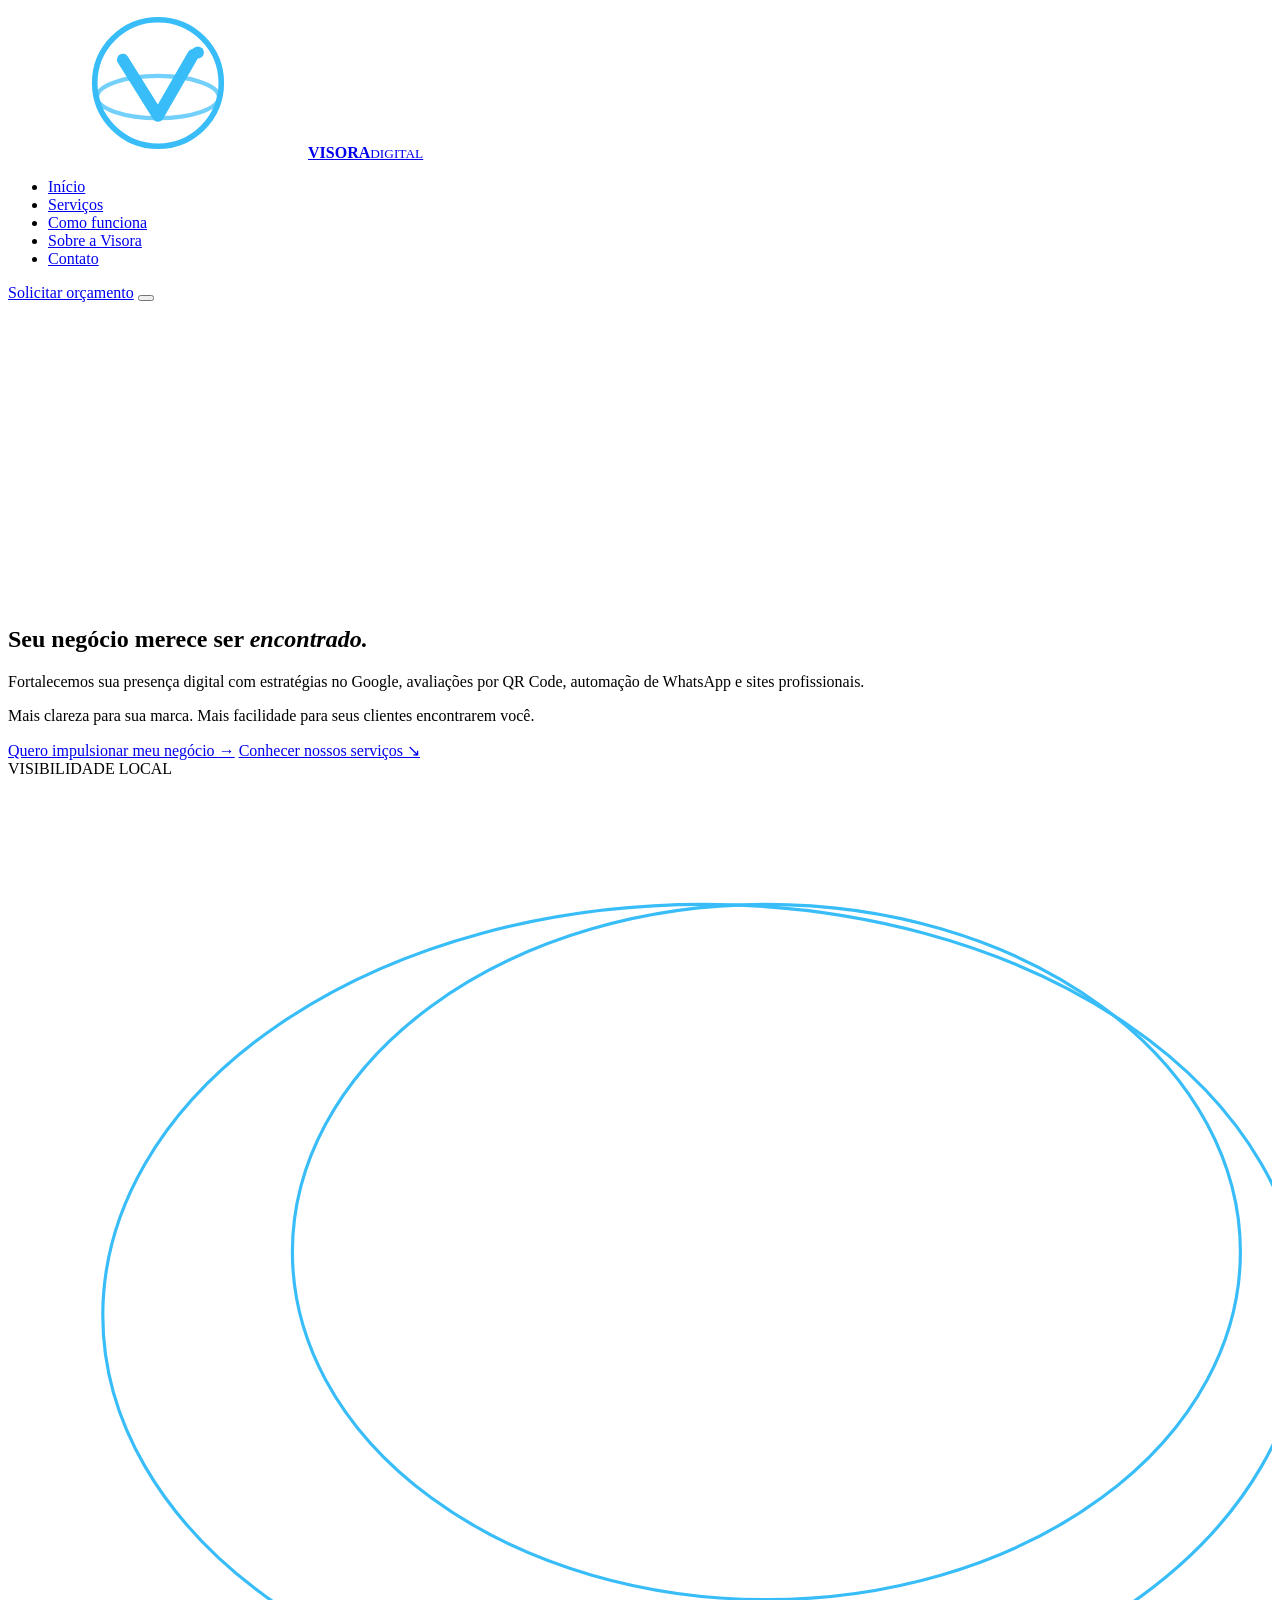
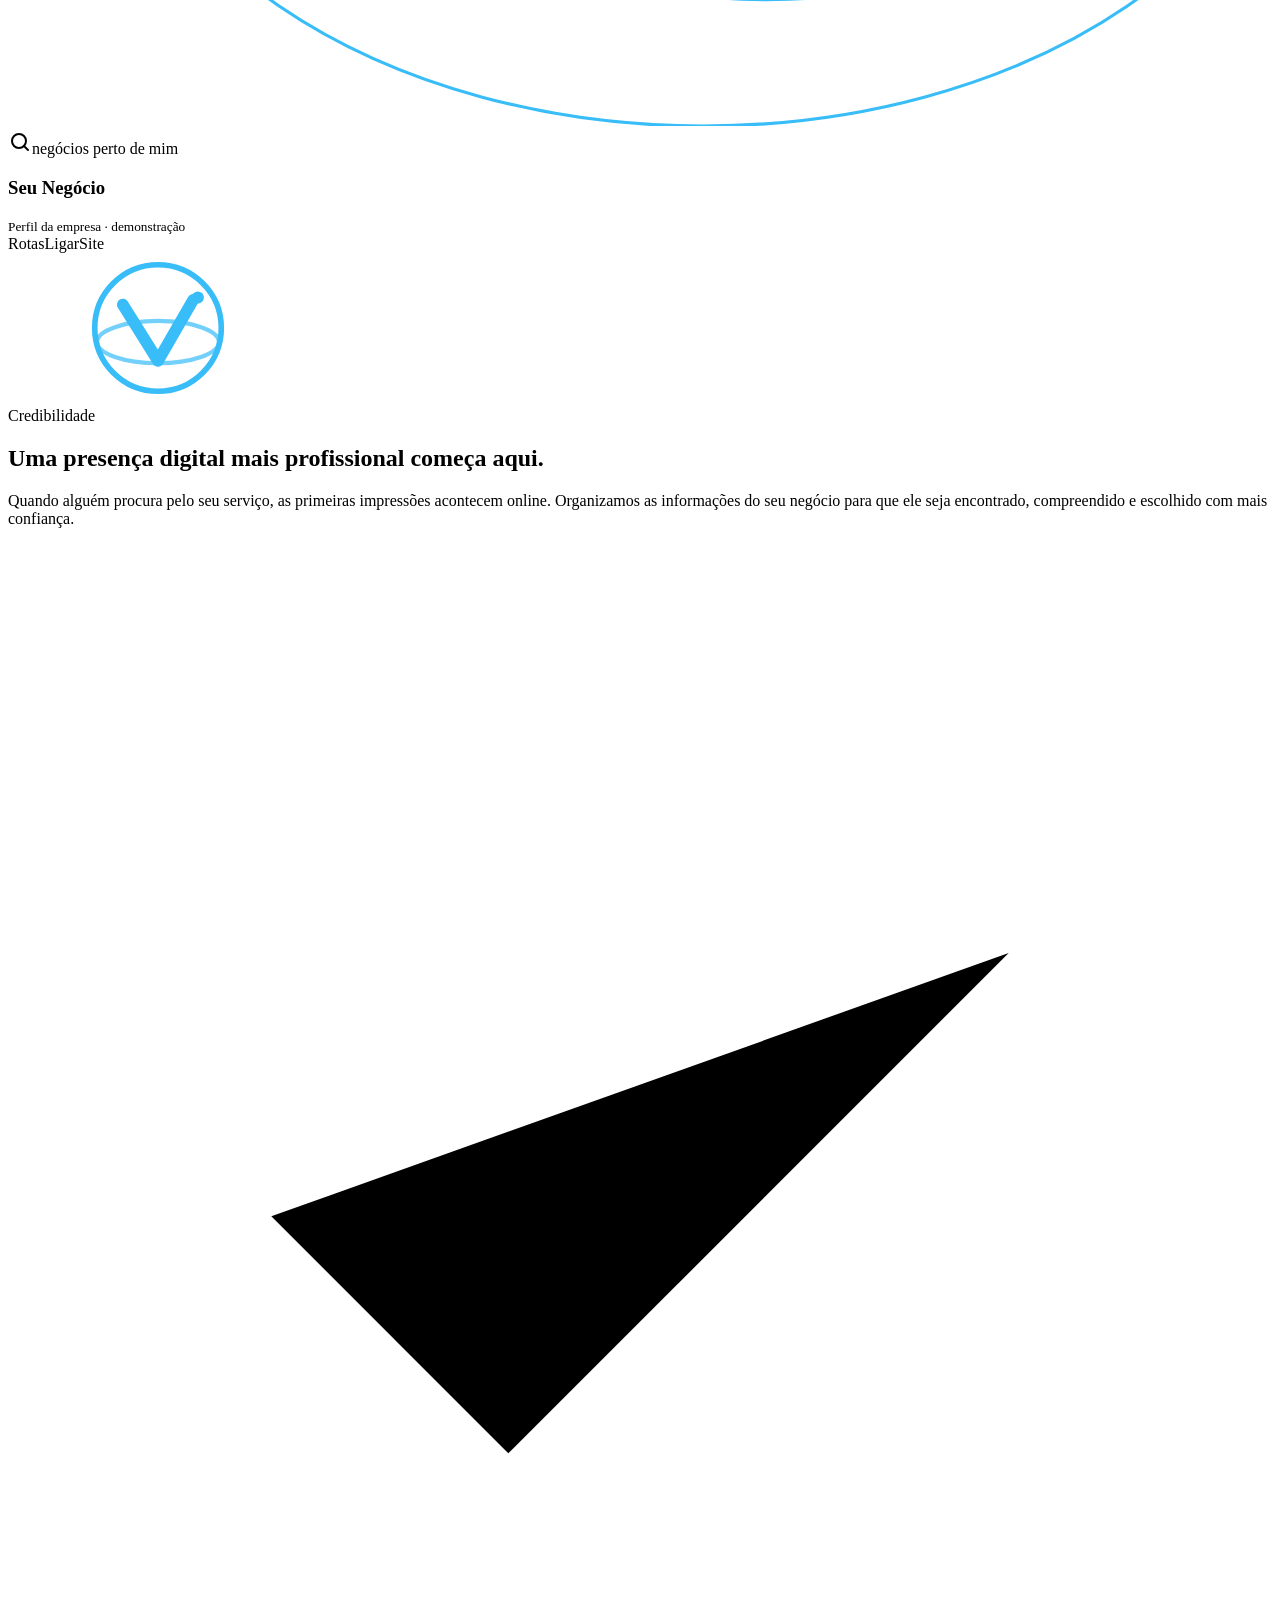
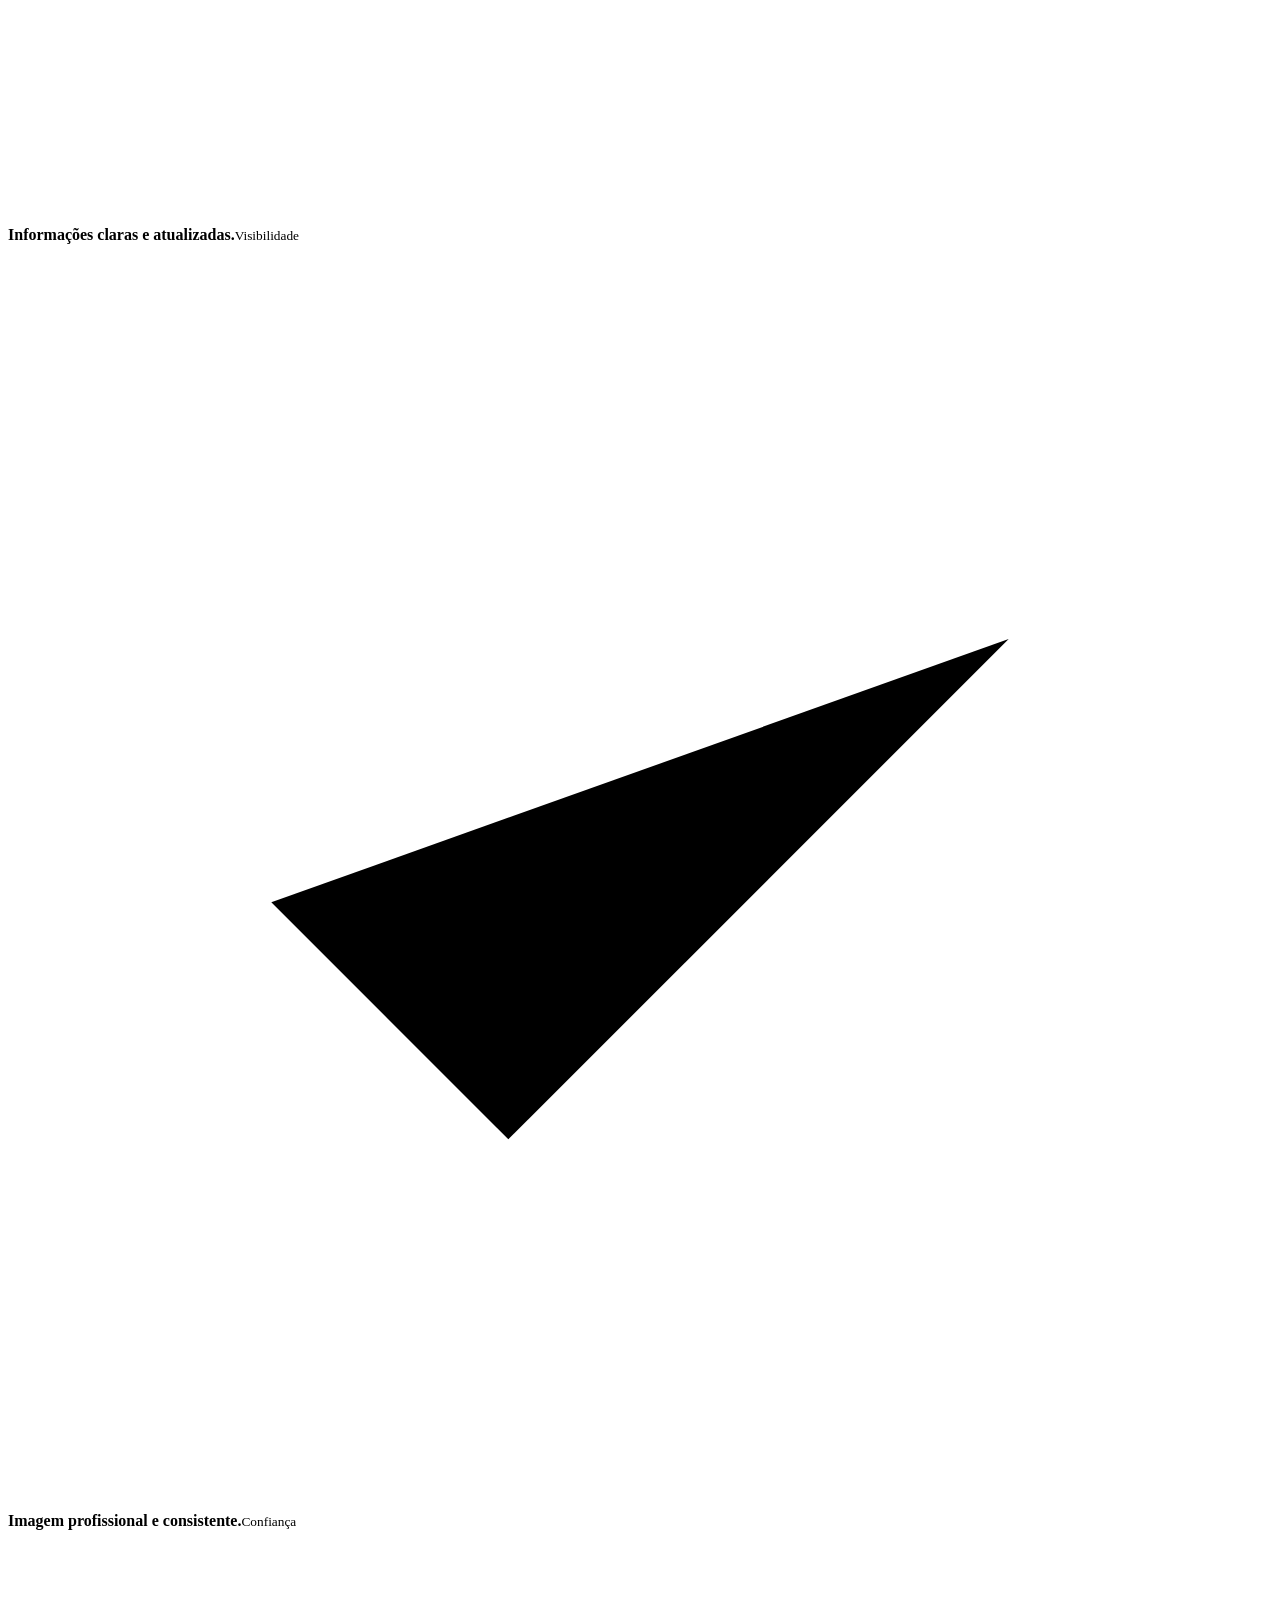
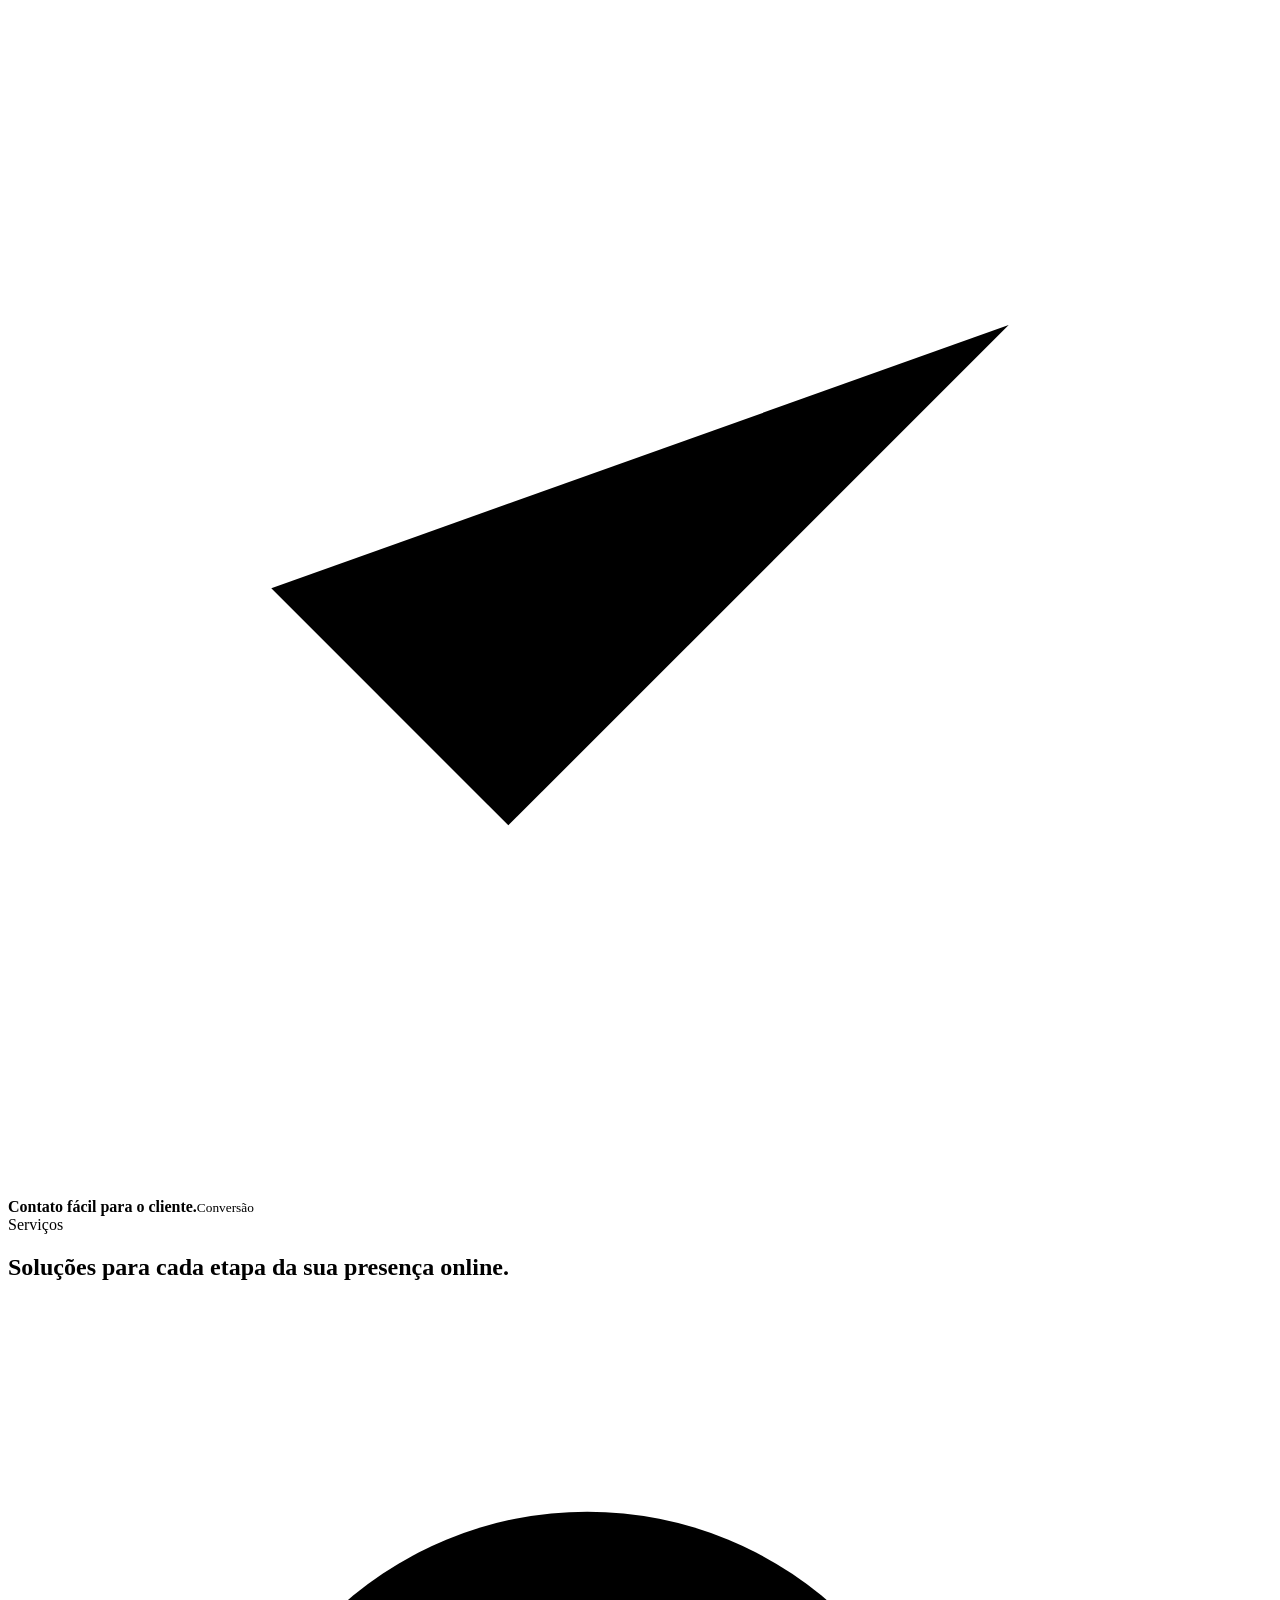
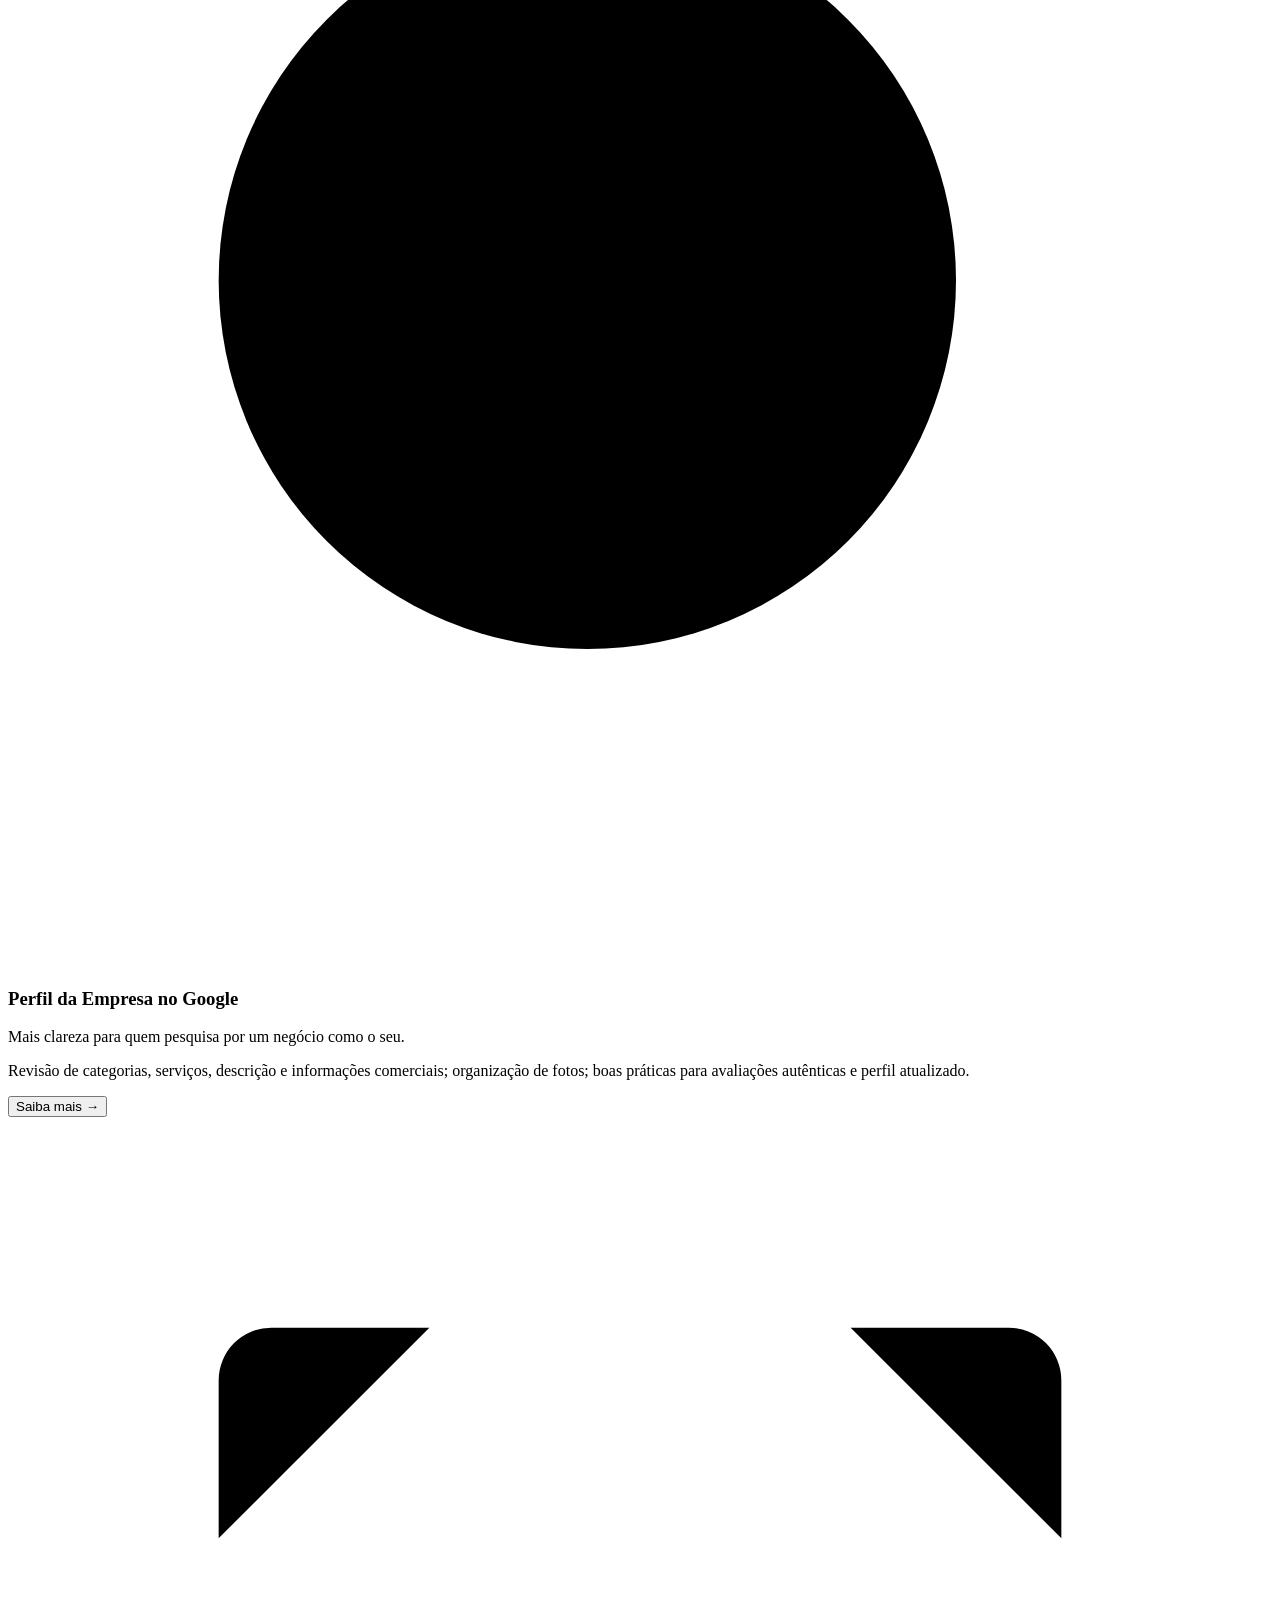
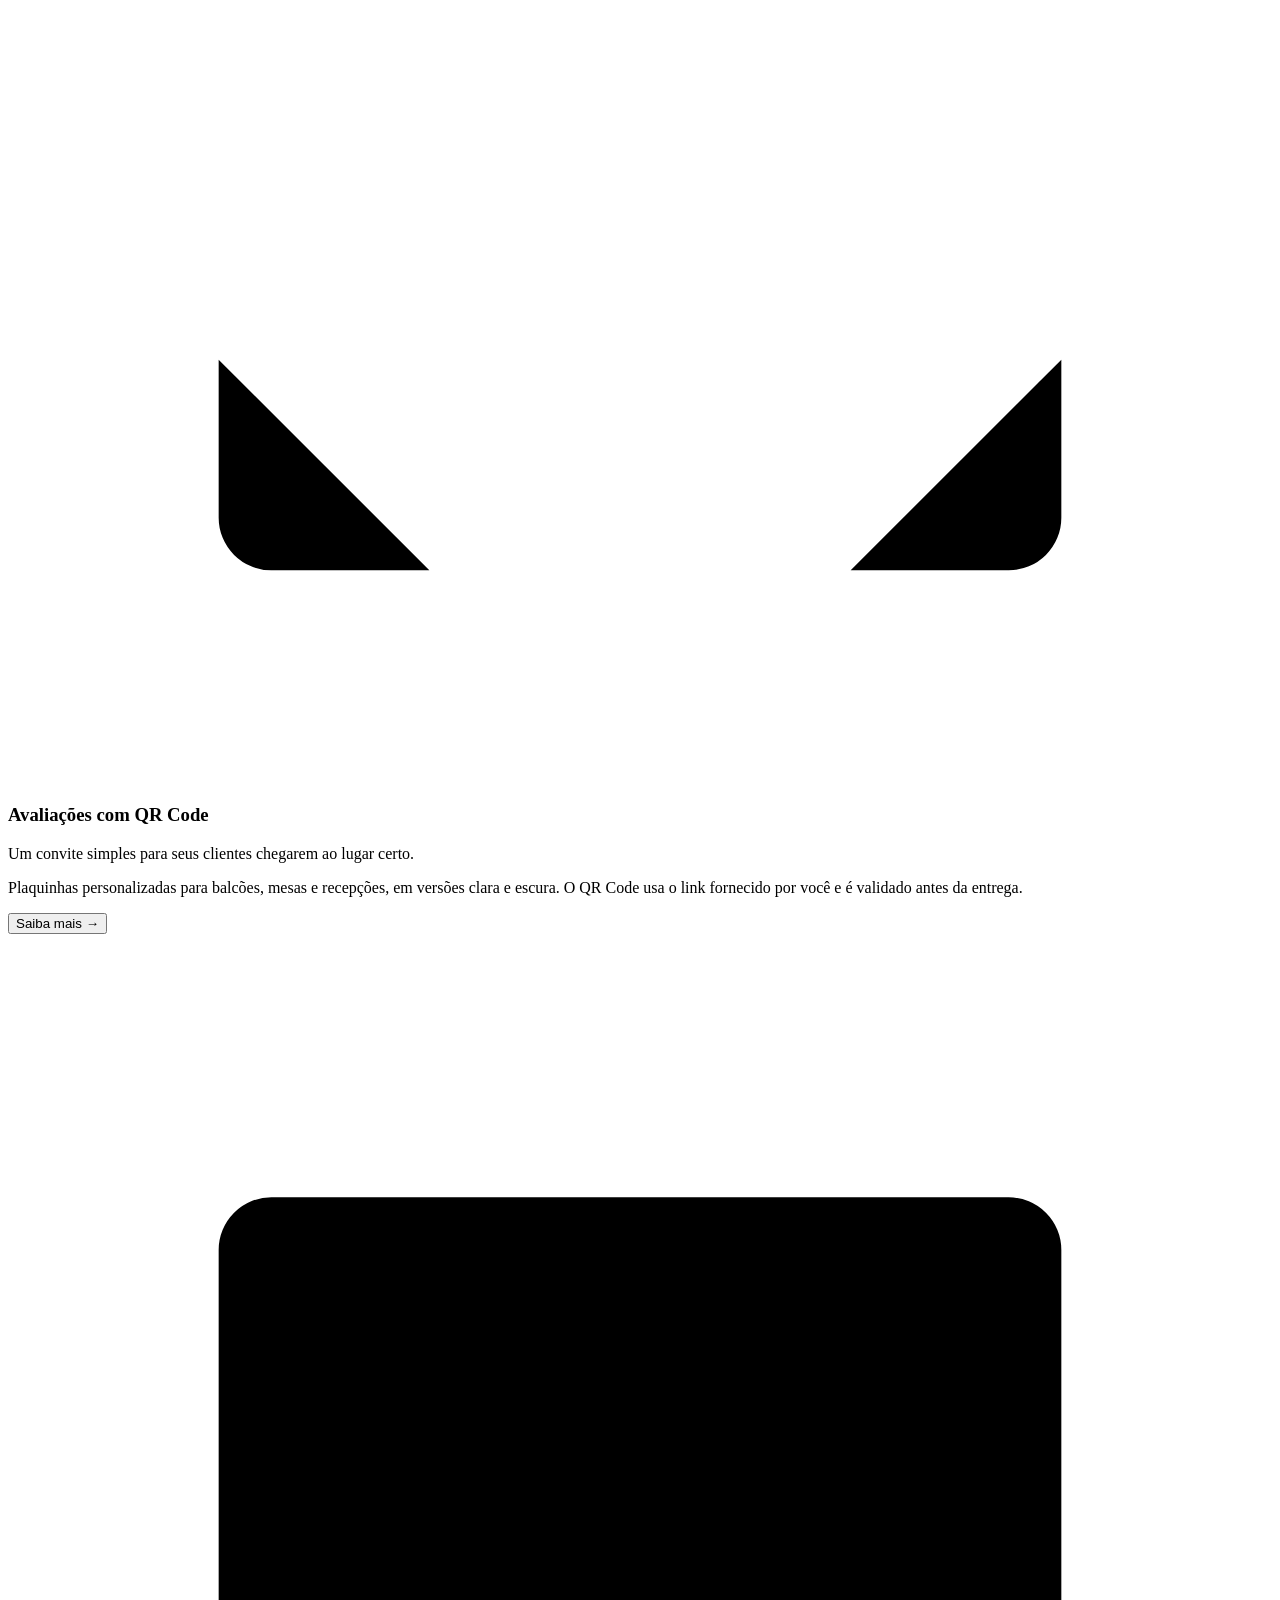
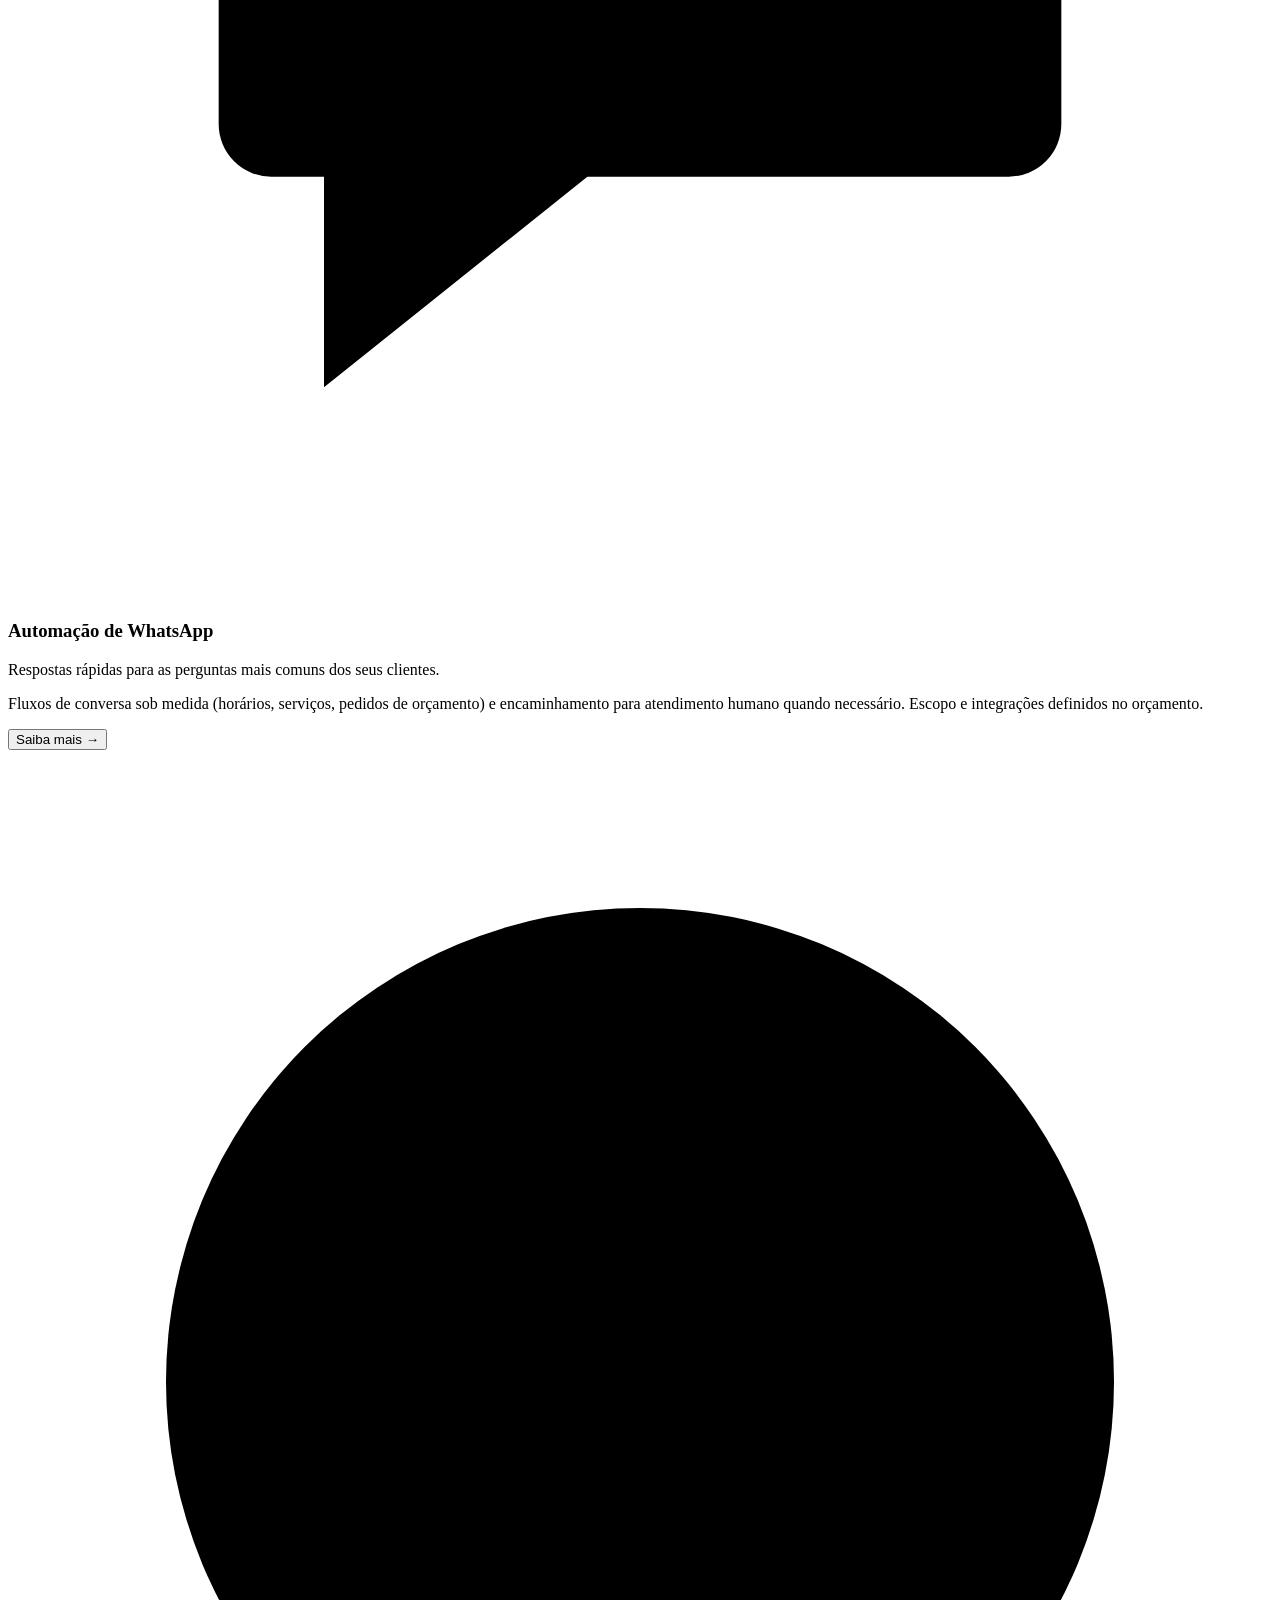
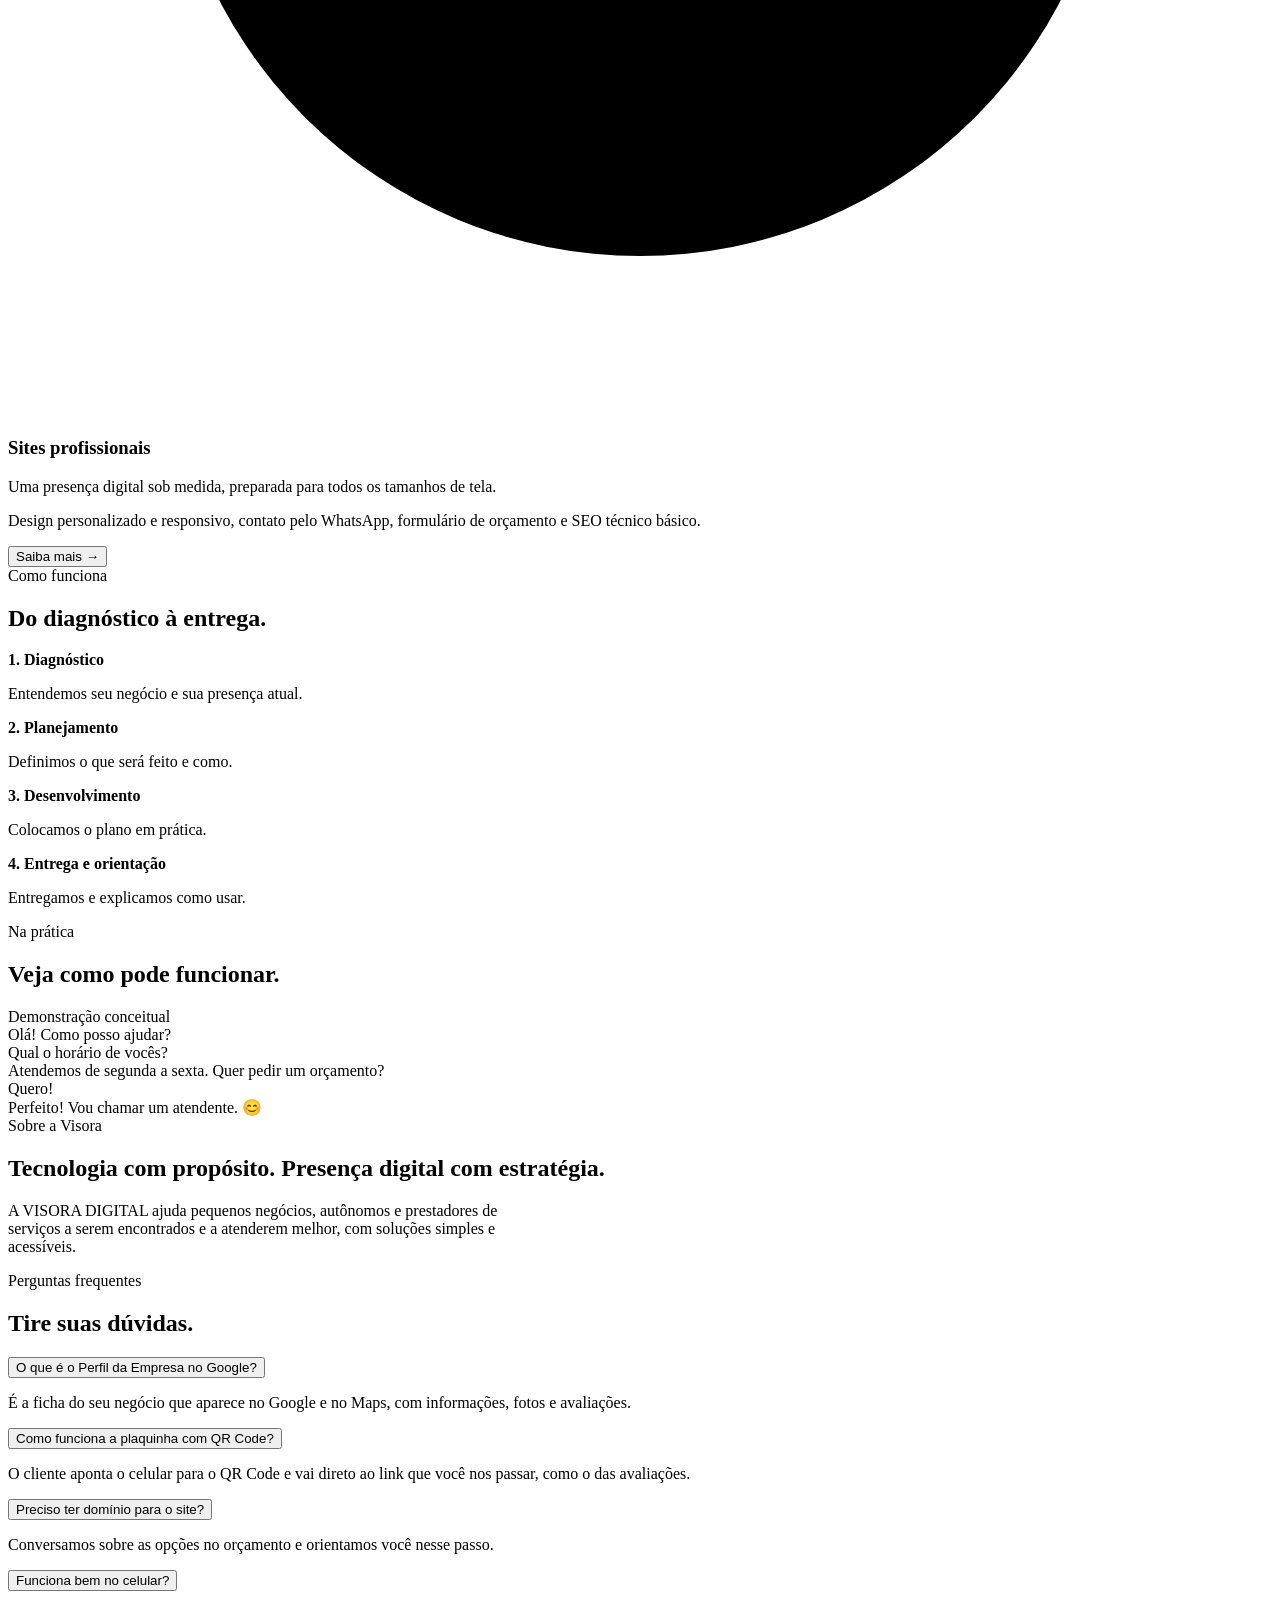
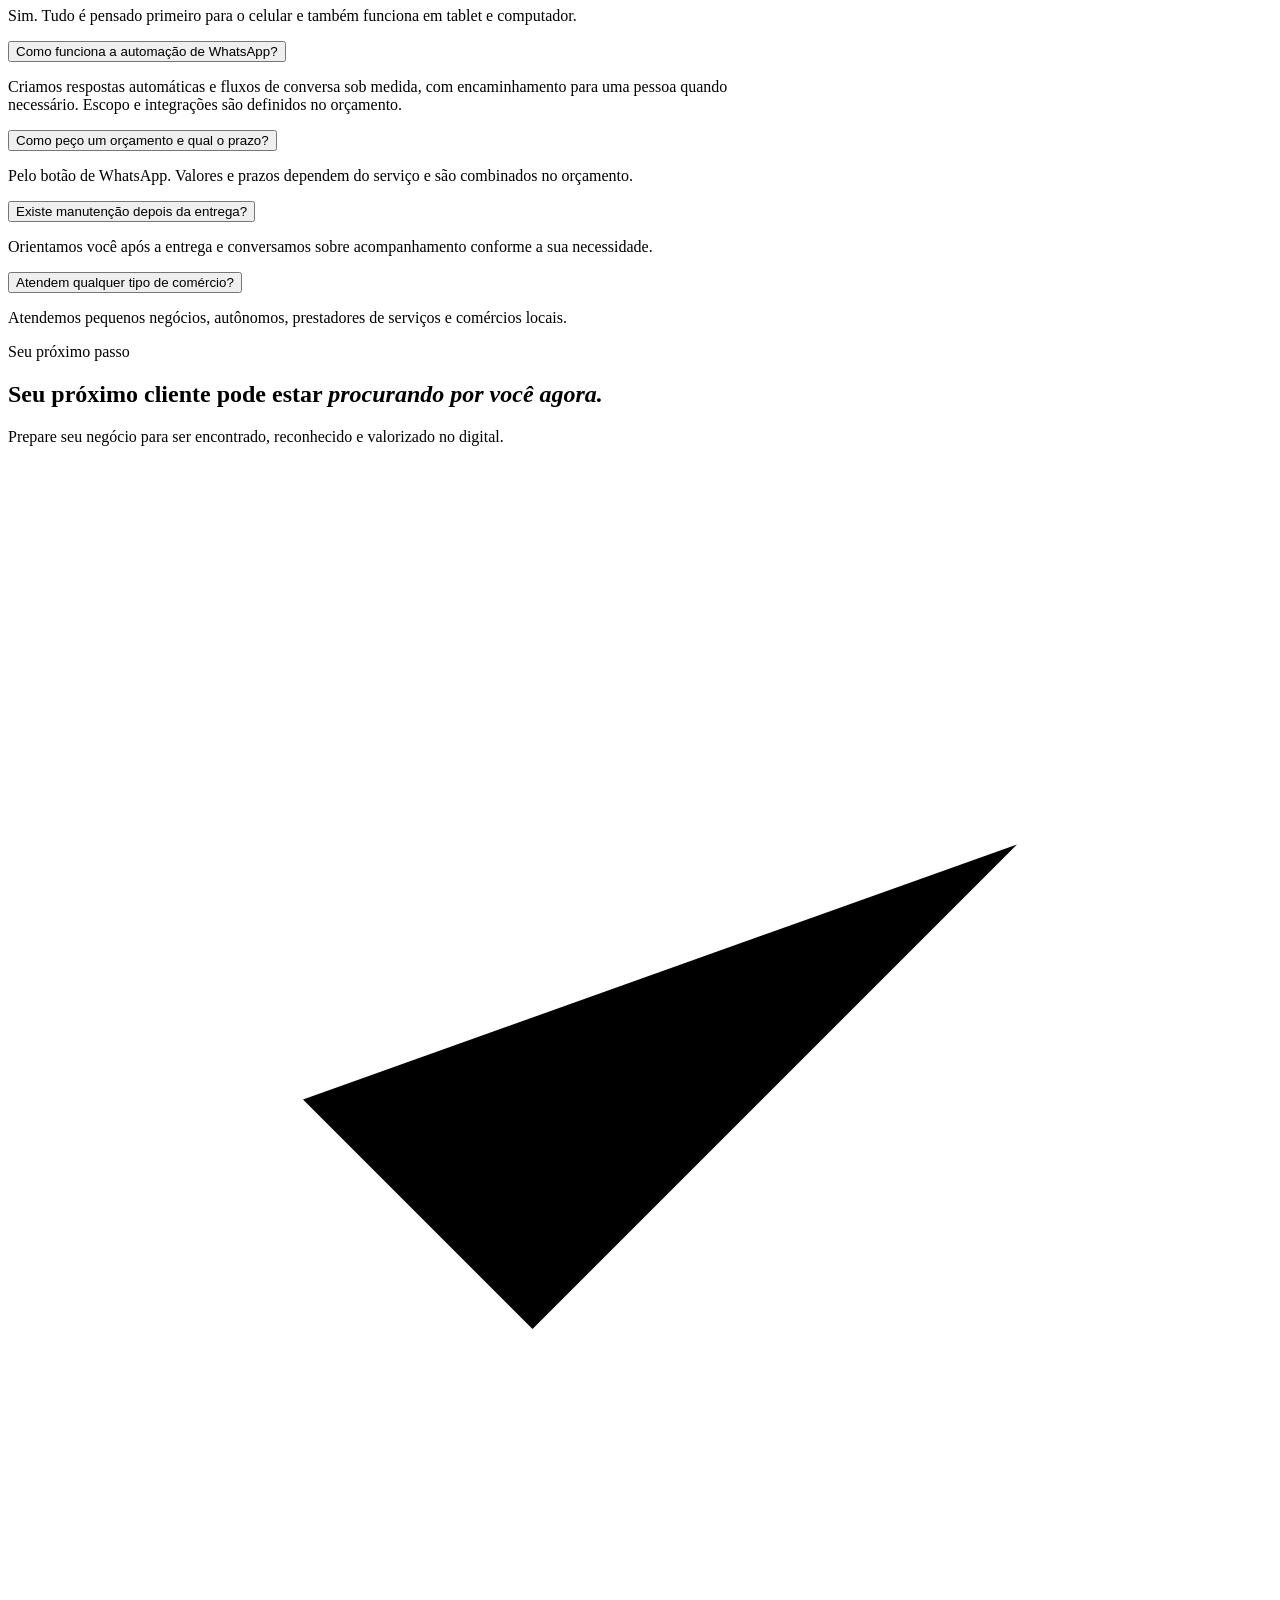
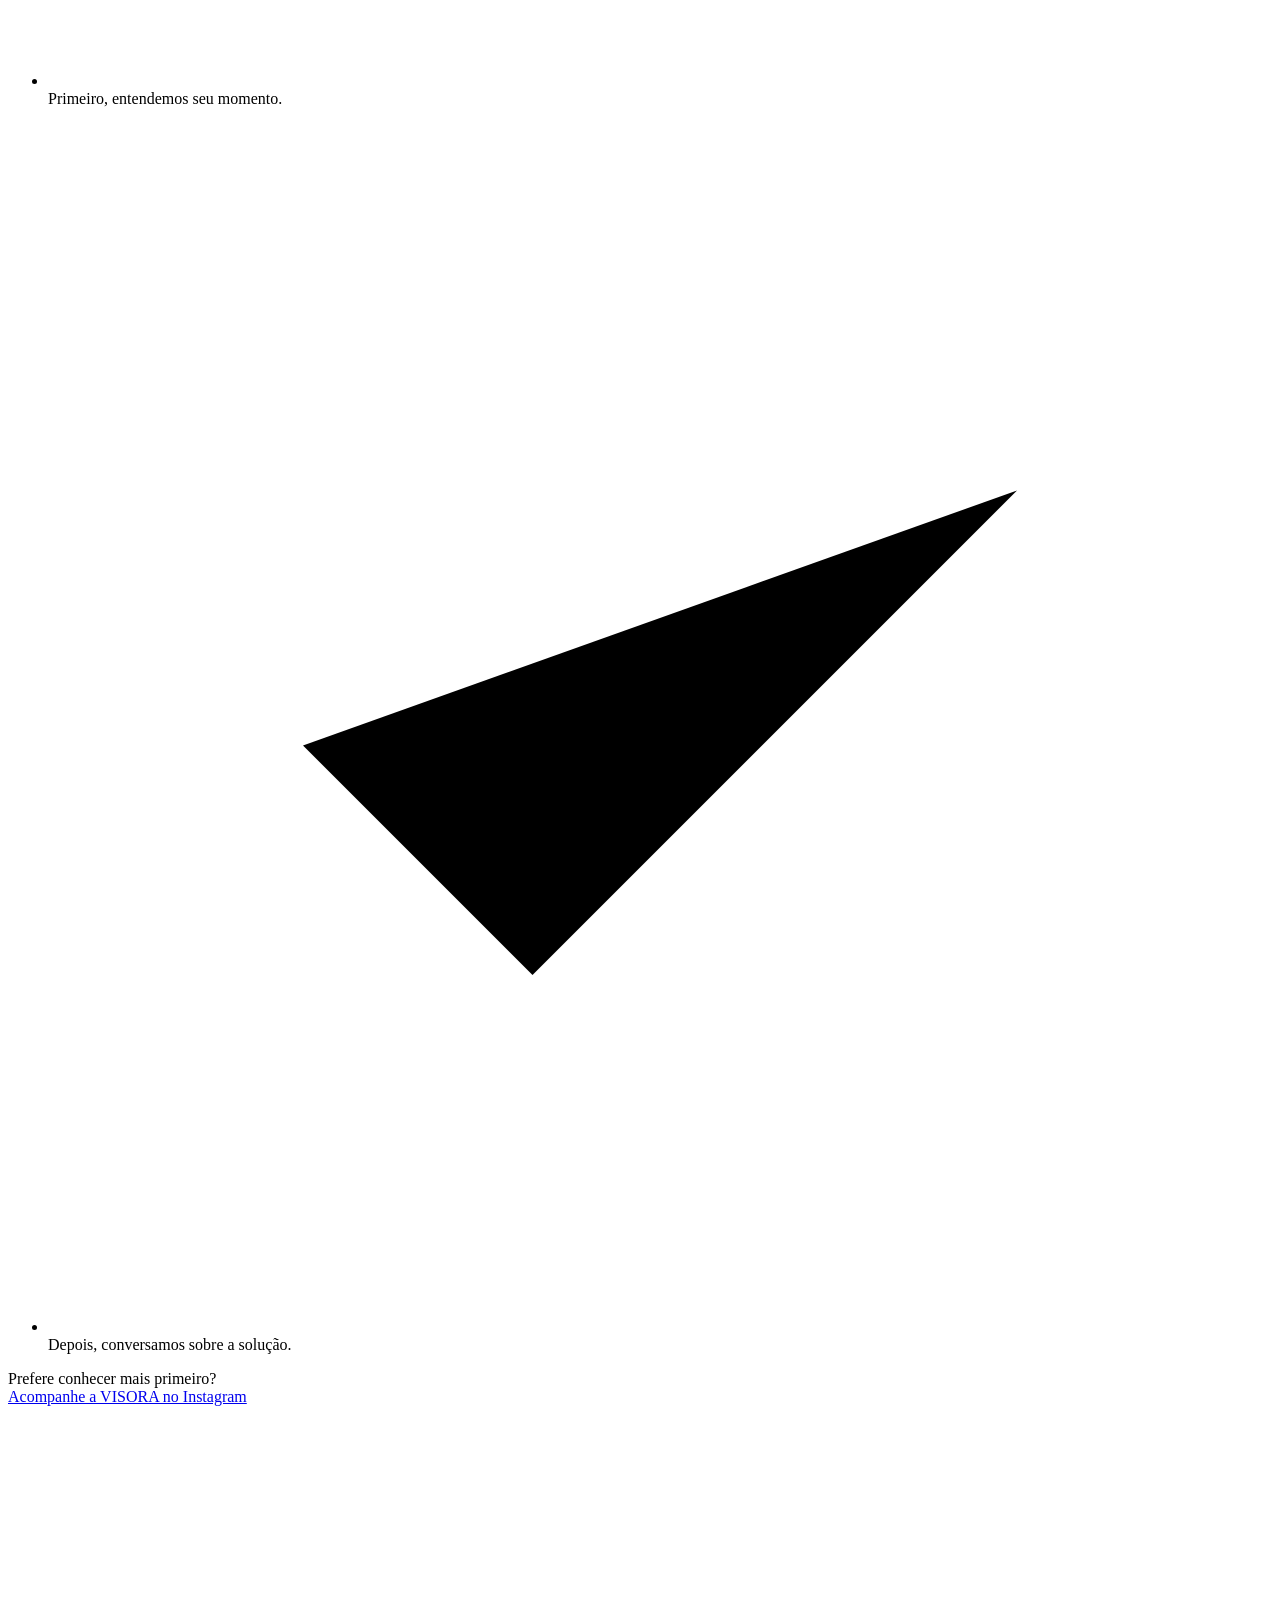
==== index.html @ bb300c26 "Add files via upload" ====
<!DOCTYPE html>
<html lang="pt-BR">
<head>
<meta charset="utf-8">
<meta name="viewport" content="width=device-width, initial-scale=1, viewport-fit=cover">
<meta name="theme-color" content="#0B1220">
<link rel="icon" type="image/svg+xml" href="assets/img/favicon.svg">
<title>VISORA DIGITAL | Site profissional, Perfil no Google, QR Code e WhatsApp</title>
<meta name="description" content="Presença digital para pequenos negócios: Perfil da Empresa no Google, avaliações com QR Code, automação de WhatsApp e criação de sites profissionais.">
<meta name="keywords" content="perfil da empresa no google, avaliações qr code, automação de whatsapp, criação de sites, presença digital">
<meta property="og:title" content="VISORA DIGITAL — Mais visibilidade para o seu negócio.">
<meta property="og:description" content="Perfil no Google, avaliações por QR Code, automação de WhatsApp e sites profissionais.">
<meta property="og:type" content="website">
<link rel="preconnect" href="https://fonts.googleapis.com">
<link rel="preconnect" href="https://fonts.gstatic.com" crossorigin>
<link href="https://fonts.googleapis.com/css2?family=Montserrat:wght@400;500;600;700;800&display=swap" rel="stylesheet">
<link rel="stylesheet" href="assets/css/style.css">
</head>
<body>
<svg width="0" height="0" style="position:absolute" aria-hidden="true"><symbol id="mk" viewBox="0 0 64 64"><circle cx="32" cy="32" r="27" fill="none" stroke="#38BDF8" stroke-width="2.4"/><ellipse cx="32" cy="38" rx="26" ry="9" fill="none" stroke="#38BDF8" stroke-width="1.8" opacity=".7"/><path d="M17 22 L32 46 L47 20" fill="none" stroke="#38BDF8" stroke-width="5" stroke-linecap="round" stroke-linejoin="round"/><circle cx="49" cy="19" r="2.6" fill="#38BDF8"/></symbol></svg>

<header><div class="w nav">
<a class="logo" href="#inicio" aria-label="VISORA DIGITAL"><span class="lb"><svg aria-hidden="true"><use href="#mk"/></svg></span><span class="lt"><b>VISORA</b><small>DIGITAL</small></span></a>
<nav aria-label="Principal"><ul id="mn">
<li><a href="#inicio">Início</a></li><li><a href="#servicos">Serviços</a></li><li><a href="#como">Como funciona</a></li><li><a href="#sobre">Sobre a Visora</a></li><li><a href="#contato">Contato</a></li></ul></nav>
<a class="btn s" href="#contato">Solicitar orçamento</a>
<button class="burger" id="bg" aria-label="Abrir menu" aria-expanded="false"><span></span><span></span><span></span></button>
</div></header>

<main>
<section class="hero" id="inicio" style="padding-top:150px">
<canvas id="cv" aria-hidden="true"></canvas>
<div class="w">
<h1>Seu negócio merece ser <em>encontrado.</em></h1>
<p>Fortalecemos sua presença digital com estratégias no Google, avaliações por QR Code, automação de WhatsApp e sites profissionais.</p>
<p>Mais clareza para sua marca. Mais facilidade para seus clientes encontrarem você.</p>
<div class="bt">
<a class="btn" href="#contato">Quero impulsionar meu negócio <span>→</span></a>
<a class="btn o" href="#servicos">Conhecer nossos serviços <span>↘</span></a></div>
<div class="mock">
<div class="lbl"><i></i>VISIBILIDADE LOCAL</div>
<svg class="orb" viewBox="0 0 400 300" fill="none" stroke="#38BDF8" stroke-width="1" aria-hidden="true"><ellipse cx="220" cy="170" rx="190" ry="130"/><ellipse cx="240" cy="150" rx="150" ry="110"/></svg>
<div class="mc"><div class="srch"><svg width="24" height="24" viewBox="0 0 24 24" fill="none" stroke="currentColor" stroke-width="2" stroke-linecap="round"><circle cx="11" cy="11" r="7"/><path d="M20 20l-4-4"/></svg>negócios perto de mim</div>
<div class="blk"></div><h3>Seu Negócio</h3><small>Perfil da empresa · demonstração</small>
<div class="chips"><span>Rotas</span><span>Ligar</span><span>Site</span></div></div>
<div class="bdg"><svg aria-hidden="true"><use href="#mk"/></svg></div>
<div class="mc2"><s style="width:70%"></s><s style="width:90%"></s><s style="width:55%"></s></div>
</div>
</div></section>

<section><div class="w">
<div class="eb rv">Credibilidade</div>
<h2 class="rv">Uma presença digital mais profissional começa aqui.</h2>
<p class="rv">Quando alguém procura pelo seu serviço, as primeiras impressões acontecem online. Organizamos as informações do seu negócio para que ele seja encontrado, compreendido e escolhido com mais confiança.</p>
<div class="grid" style="grid-template-columns:1fr;margin-top:30px">
<div class="card cr rv"><span class="ck"><svg viewBox="0 0 24 24"><path d="M5 12.5l4.5 4.5L19 7.5"/></svg></span><div><b>Informações claras e atualizadas.</b><small>Visibilidade</small></div></div>
<div class="card cr rv"><span class="ck"><svg viewBox="0 0 24 24"><path d="M5 12.5l4.5 4.5L19 7.5"/></svg></span><div><b>Imagem profissional e consistente.</b><small>Confiança</small></div></div>
<div class="card cr rv"><span class="ck"><svg viewBox="0 0 24 24"><path d="M5 12.5l4.5 4.5L19 7.5"/></svg></span><div><b>Contato fácil para o cliente.</b><small>Conversão</small></div></div>
</div></div></section>

<section id="servicos"><div class="w">
<div class="eb rv">Serviços</div><h2 class="rv">Soluções para cada etapa da sua presença online.</h2>
<div class="grid">
<div class="card rv"><div class="ic"><svg viewBox="0 0 24 24"><circle cx="11" cy="11" r="7"/><path d="M20 20l-4-4"/></svg></div><h3>Perfil da Empresa no Google</h3><p>Mais clareza para quem pesquisa por um negócio como o seu.</p>
<div class="det"><p>Revisão de categorias, serviços, descrição e informações comerciais; organização de fotos; boas práticas para avaliações autênticas e perfil atualizado.</p></div>
<button class="more" aria-expanded="false"><span>Saiba mais</span> <span>→</span></button></div>
<div class="card rv"><div class="ic"><svg viewBox="0 0 24 24"><path d="M4 8V5a1 1 0 011-1h3M16 4h3a1 1 0 011 1v3M20 16v3a1 1 0 01-1 1h-3M8 20H5a1 1 0 01-1-1v-3M7 12h10"/></svg></div><h3>Avaliações com QR Code</h3><p>Um convite simples para seus clientes chegarem ao lugar certo.</p>
<div class="det"><p>Plaquinhas personalizadas para balcões, mesas e recepções, em versões clara e escura. O QR Code usa o link fornecido por você e é validado antes da entrega.</p></div>
<button class="more" aria-expanded="false"><span>Saiba mais</span> <span>→</span></button></div>
<div class="card rv"><div class="ic"><svg viewBox="0 0 24 24"><path d="M5 5h14a1 1 0 011 1v9a1 1 0 01-1 1h-8l-5 4v-4H5a1 1 0 01-1-1V6a1 1 0 011-1z"/><path d="M8 10h8"/></svg></div><h3>Automação de WhatsApp</h3><p>Respostas rápidas para as perguntas mais comuns dos seus clientes.</p>
<div class="det"><p>Fluxos de conversa sob medida (horários, serviços, pedidos de orçamento) e encaminhamento para atendimento humano quando necessário. Escopo e integrações definidos no orçamento.</p></div>
<button class="more" aria-expanded="false"><span>Saiba mais</span> <span>→</span></button></div>
<div class="card rv"><div class="ic"><svg viewBox="0 0 24 24"><circle cx="12" cy="12" r="9"/><path d="M3 12h18M12 3c3 3 3 15 0 18M12 3c-3 3-3 15 0 18"/></svg></div><h3>Sites profissionais</h3><p>Uma presença digital sob medida, preparada para todos os tamanhos de tela.</p>
<div class="det"><p>Design personalizado e responsivo, contato pelo WhatsApp, formulário de orçamento e SEO técnico básico.</p></div>
<button class="more" aria-expanded="false"><span>Saiba mais</span> <span>→</span></button></div>
</div></div></section>

<section id="como"><div class="w rv">
<div class="eb">Como funciona</div><h2>Do diagnóstico à entrega.</h2>
<div class="tl" id="tl"><i></i>
<div class="st"><b>1. Diagnóstico</b><p>Entendemos seu negócio e sua presença atual.</p></div>
<div class="st"><b>2. Planejamento</b><p>Definimos o que será feito e como.</p></div>
<div class="st"><b>3. Desenvolvimento</b><p>Colocamos o plano em prática.</p></div>
<div class="st"><b>4. Entrega e orientação</b><p>Entregamos e explicamos como usar.</p></div>
</div></div></section>

<section><div class="w rv">
<div class="eb">Na prática</div><h2>Veja como pode funcionar.</h2>
<span class="tag">Demonstração conceitual</span>
<div class="chat" id="ch" aria-label="Conversa de WhatsApp simulada">
<div class="m a">Olá! Como posso ajudar?</div><div class="m b">Qual o horário de vocês?</div>
<div class="m a">Atendemos de segunda a sexta. Quer pedir um orçamento?</div><div class="m b">Quero!</div>
<div class="m a">Perfeito! Vou chamar um atendente. 😊</div></div>
</div></section>

<section id="sobre"><div class="w rv">
<div class="eb">Sobre a Visora</div>
<h2>Tecnologia com propósito. Presença digital com estratégia.</h2>
<p style="max-width:62ch">A VISORA DIGITAL ajuda pequenos negócios, autônomos e prestadores de serviços a serem encontrados e a atenderem melhor, com soluções simples e acessíveis.</p>
</div></section>

<section><div class="w faq">
<div class="eb rv">Perguntas frequentes</div><h2 class="rv">Tire suas dúvidas.</h2>
<div class="grid" style="grid-template-columns:1fr;max-width:760px">
<div class="card"><button class="q" aria-expanded="false">O que é o Perfil da Empresa no Google?</button><div class="det"><p>É a ficha do seu negócio que aparece no Google e no Maps, com informações, fotos e avaliações.</p></div></div>
<div class="card"><button class="q" aria-expanded="false">Como funciona a plaquinha com QR Code?</button><div class="det"><p>O cliente aponta o celular para o QR Code e vai direto ao link que você nos passar, como o das avaliações.</p></div></div>
<div class="card"><button class="q" aria-expanded="false">Preciso ter domínio para o site?</button><div class="det"><p>Conversamos sobre as opções no orçamento e orientamos você nesse passo.</p></div></div>
<div class="card"><button class="q" aria-expanded="false">Funciona bem no celular?</button><div class="det"><p>Sim. Tudo é pensado primeiro para o celular e também funciona em tablet e computador.</p></div></div>
<div class="card"><button class="q" aria-expanded="false">Como funciona a automação de WhatsApp?</button><div class="det"><p>Criamos respostas automáticas e fluxos de conversa sob medida, com encaminhamento para uma pessoa quando necessário. Escopo e integrações são definidos no orçamento.</p></div></div>
<div class="card"><button class="q" aria-expanded="false">Como peço um orçamento e qual o prazo?</button><div class="det"><p>Pelo botão de WhatsApp. Valores e prazos dependem do serviço e são combinados no orçamento.</p></div></div>
<div class="card"><button class="q" aria-expanded="false">Existe manutenção depois da entrega?</button><div class="det"><p>Orientamos você após a entrega e conversamos sobre acompanhamento conforme a sua necessidade.</p></div></div>
<div class="card"><button class="q" aria-expanded="false">Atendem qualquer tipo de comércio?</button><div class="det"><p>Atendemos pequenos negócios, autônomos, prestadores de serviços e comércios locais.</p></div></div>
</div></div></section>

<section class="cta" id="contato"><div class="w">
<div class="eb rv">Seu próximo passo</div>
<h2 class="rv">Seu próximo cliente pode estar <em>procurando por você agora.</em></h2>
<p class="rv">Prepare seu negócio para ser encontrado, reconhecido e valorizado no digital.</p>
<ul class="ul"><li><svg viewBox="0 0 24 24"><path d="M5 12.5l4.5 4.5L19 7.5"/></svg>Primeiro, entendemos seu momento.</li><li><svg viewBox="0 0 24 24"><path d="M5 12.5l4.5 4.5L19 7.5"/></svg>Depois, conversamos sobre a solução.</li></ul>
<p style="margin:0">Prefere conhecer mais primeiro?</p>
<a class="ig" href="https://www.instagram.com/somosvisora/" target="_blank" rel="noopener noreferrer">Acompanhe a VISORA no Instagram <svg viewBox="0 0 24 24"><path d="M14 4h6v6M20 4l-9 9M18 14v5a1 1 0 01-1 1H5a1 1 0 01-1-1V7a1 1 0 011-1h5"/></svg></a>
<form id="fm">
<div class="eb" style="margin:0">Conte um pouco</div>
<h3>Vamos conversar sobre seu projeto?</h3>
<p style="margin:0">Preencha o essencial. Sua mensagem será preparada no WhatsApp para você revisar e enviar.</p>
<label>Seu nome<input id="nm" autocomplete="name" placeholder="Como podemos chamar você?"></label>
<label>Como podemos retornar?<input id="rt" placeholder="Telefone ou e-mail"></label>
<label>Interesse<select id="it"><option>Perfil da Empresa no Google</option><option>Avaliações com QR Code</option><option>Automação de WhatsApp</option><option>Site profissional</option><option>Quero conversar para descobrir</option></select></label>
<label>Mensagem (opcional)<textarea id="ms" rows="3"></textarea></label>
<button class="btn" type="submit">Enviar pelo WhatsApp <span>→</span></button>
<p class="note">Seus dados não ficam salvos neste site. Saiba mais na <a href="privacidade.html">Política de Privacidade</a>.</p>
</form></div></section>
</main>

<footer><div class="w">
<div class="grid">
<div><a class="logo" href="#inicio"><span class="lb"><svg aria-hidden="true"><use href="#mk"/></svg></span><span class="lt"><b>VISORA</b><small>DIGITAL</small></span></a><p style="margin-top:14px">Mais visibilidade para o seu negócio.</p></div>
<div><b>Navegação</b><a href="#servicos">Serviços</a><a href="#como">Como funciona</a><a href="#sobre">Sobre a Visora</a><a href="#contato">Contato</a><a href="privacidade.html">Política de Privacidade</a><a href="termos.html">Termos de Uso</a></div>
<div><b>Soluções</b><a href="#servicos">Perfil da Empresa no Google</a><a href="#servicos">Avaliações com QR Code</a><a href="#servicos">Automação de WhatsApp</a><a href="#servicos">Sites profissionais</a></div>
<div><b>Siga a Visora</b><span class="plain">@somosvisora no Instagram</span></div>
</div>
<div class="legal-links"><a href="privacidade.html">Política de Privacidade</a><a href="termos.html">Termos de Uso</a></div>
<p>© VISORA DIGITAL</p></div></footer>


<script src="assets/js/main.js" defer></script>
</body>
</html>
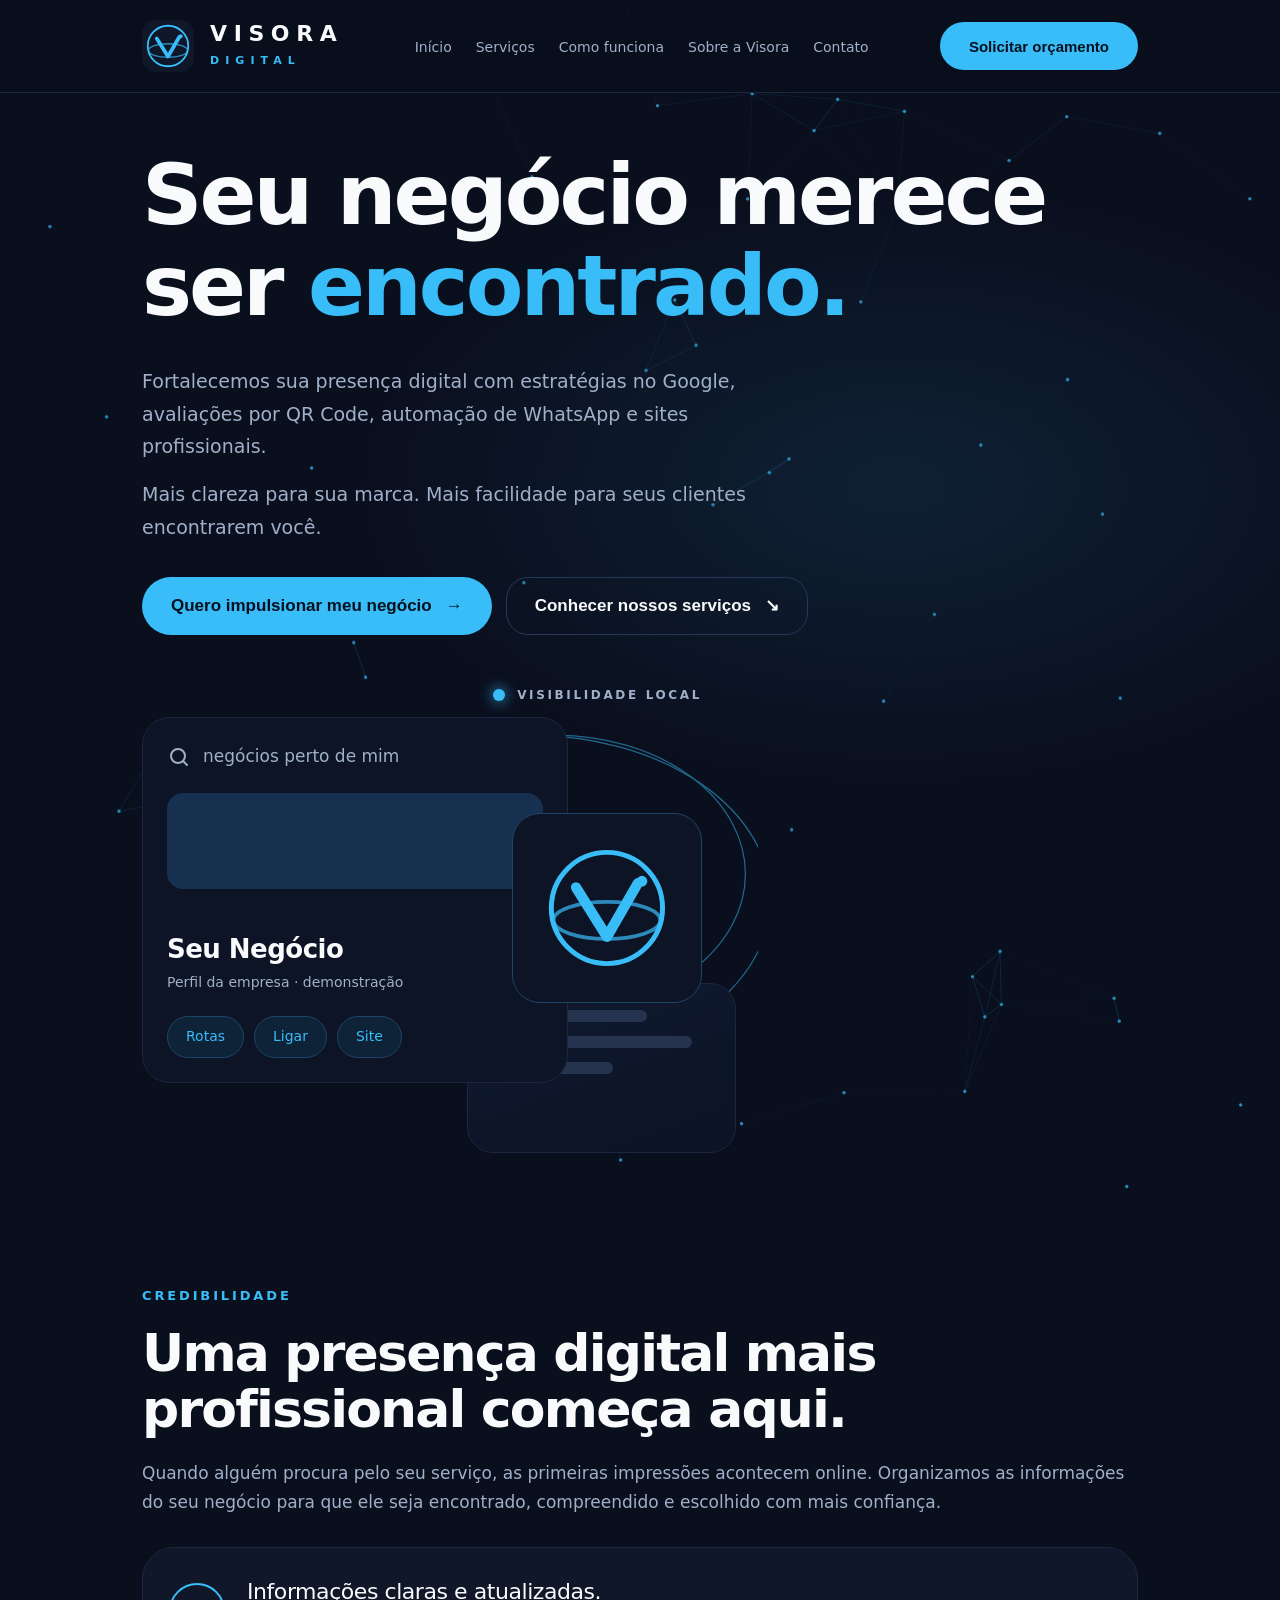
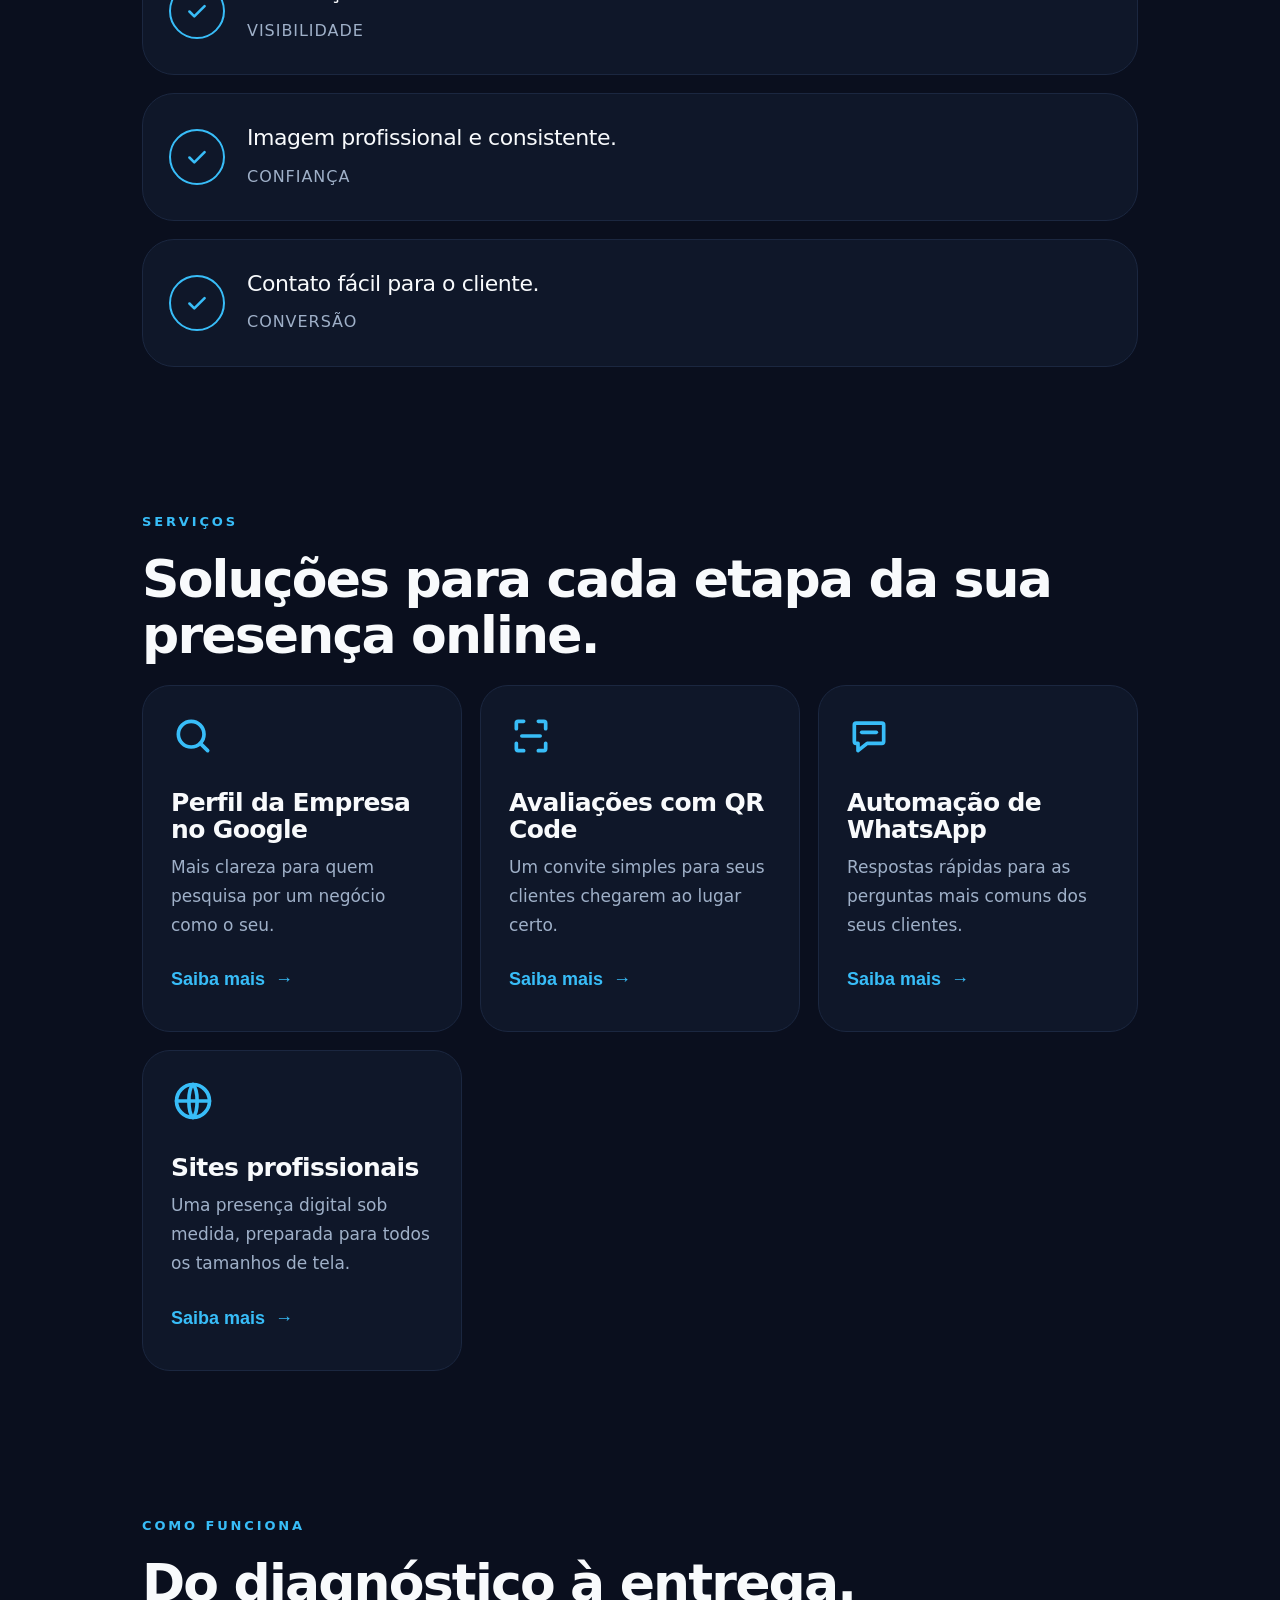
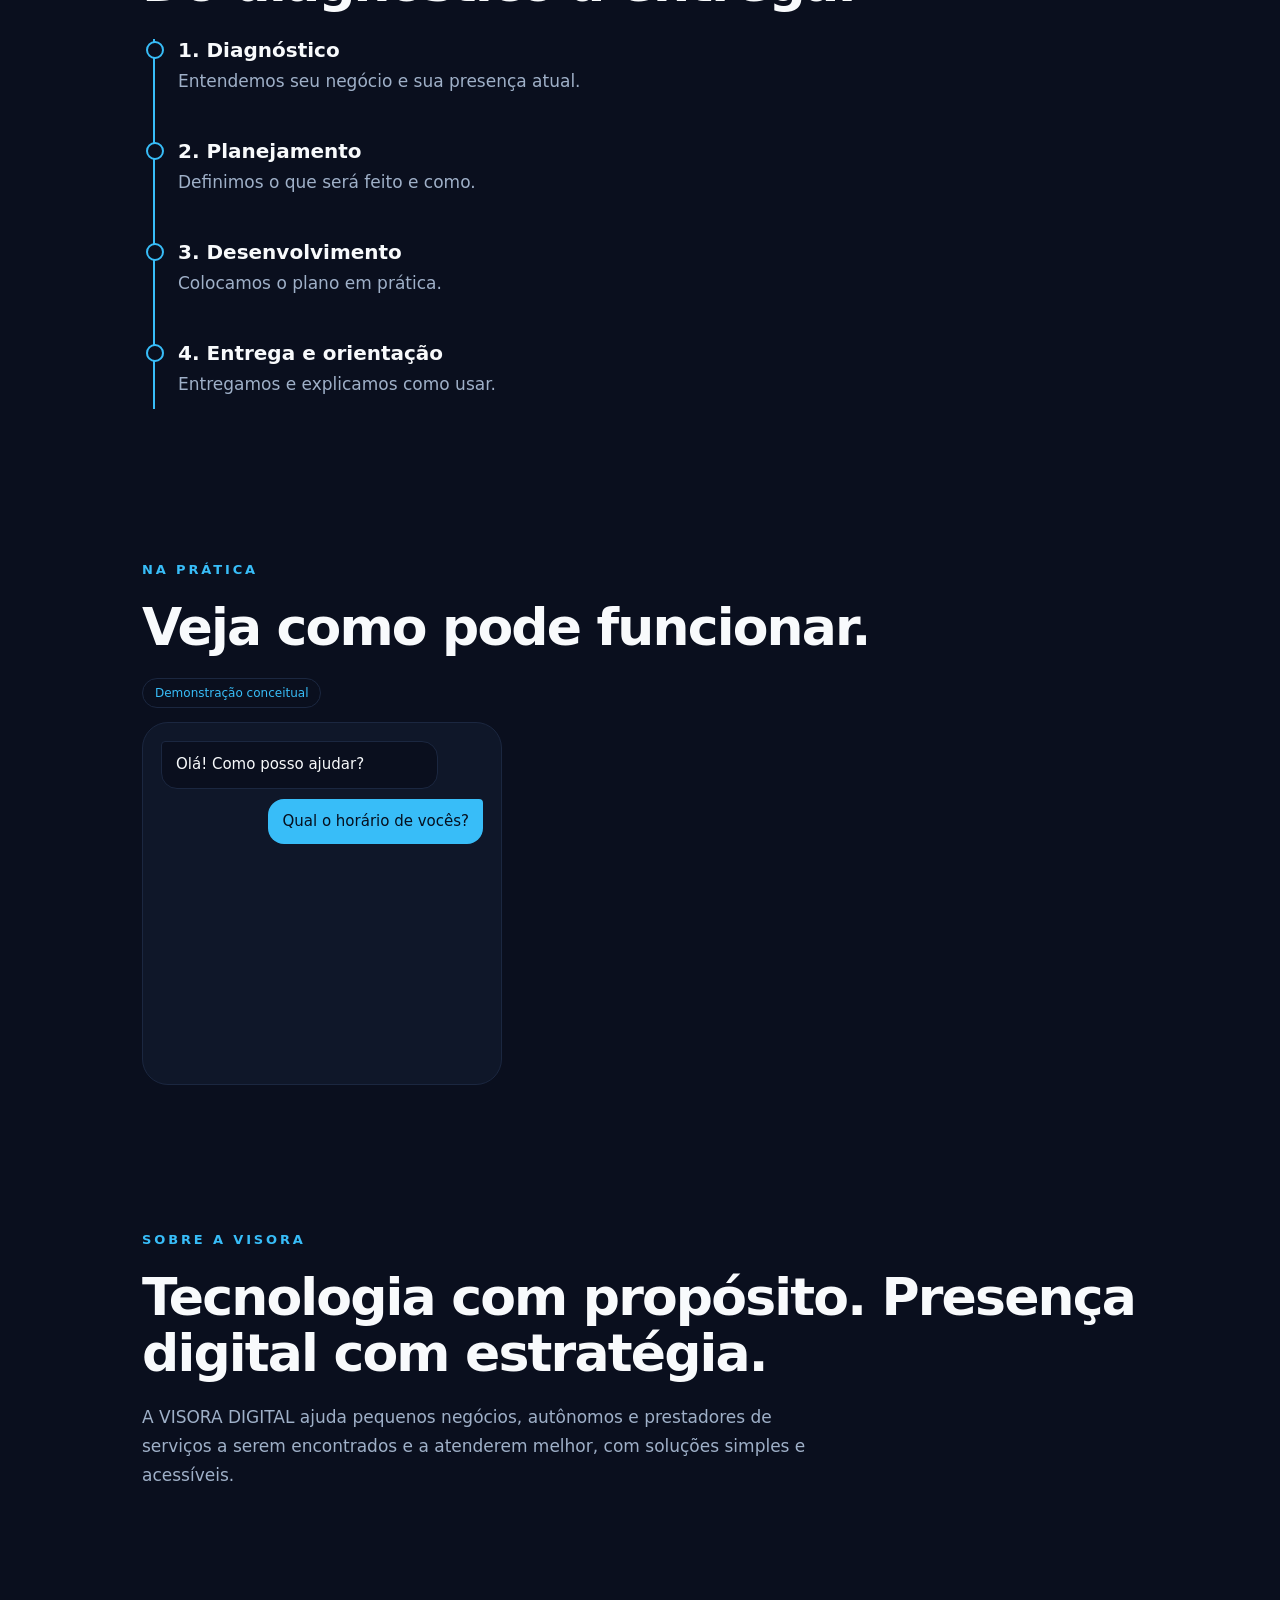
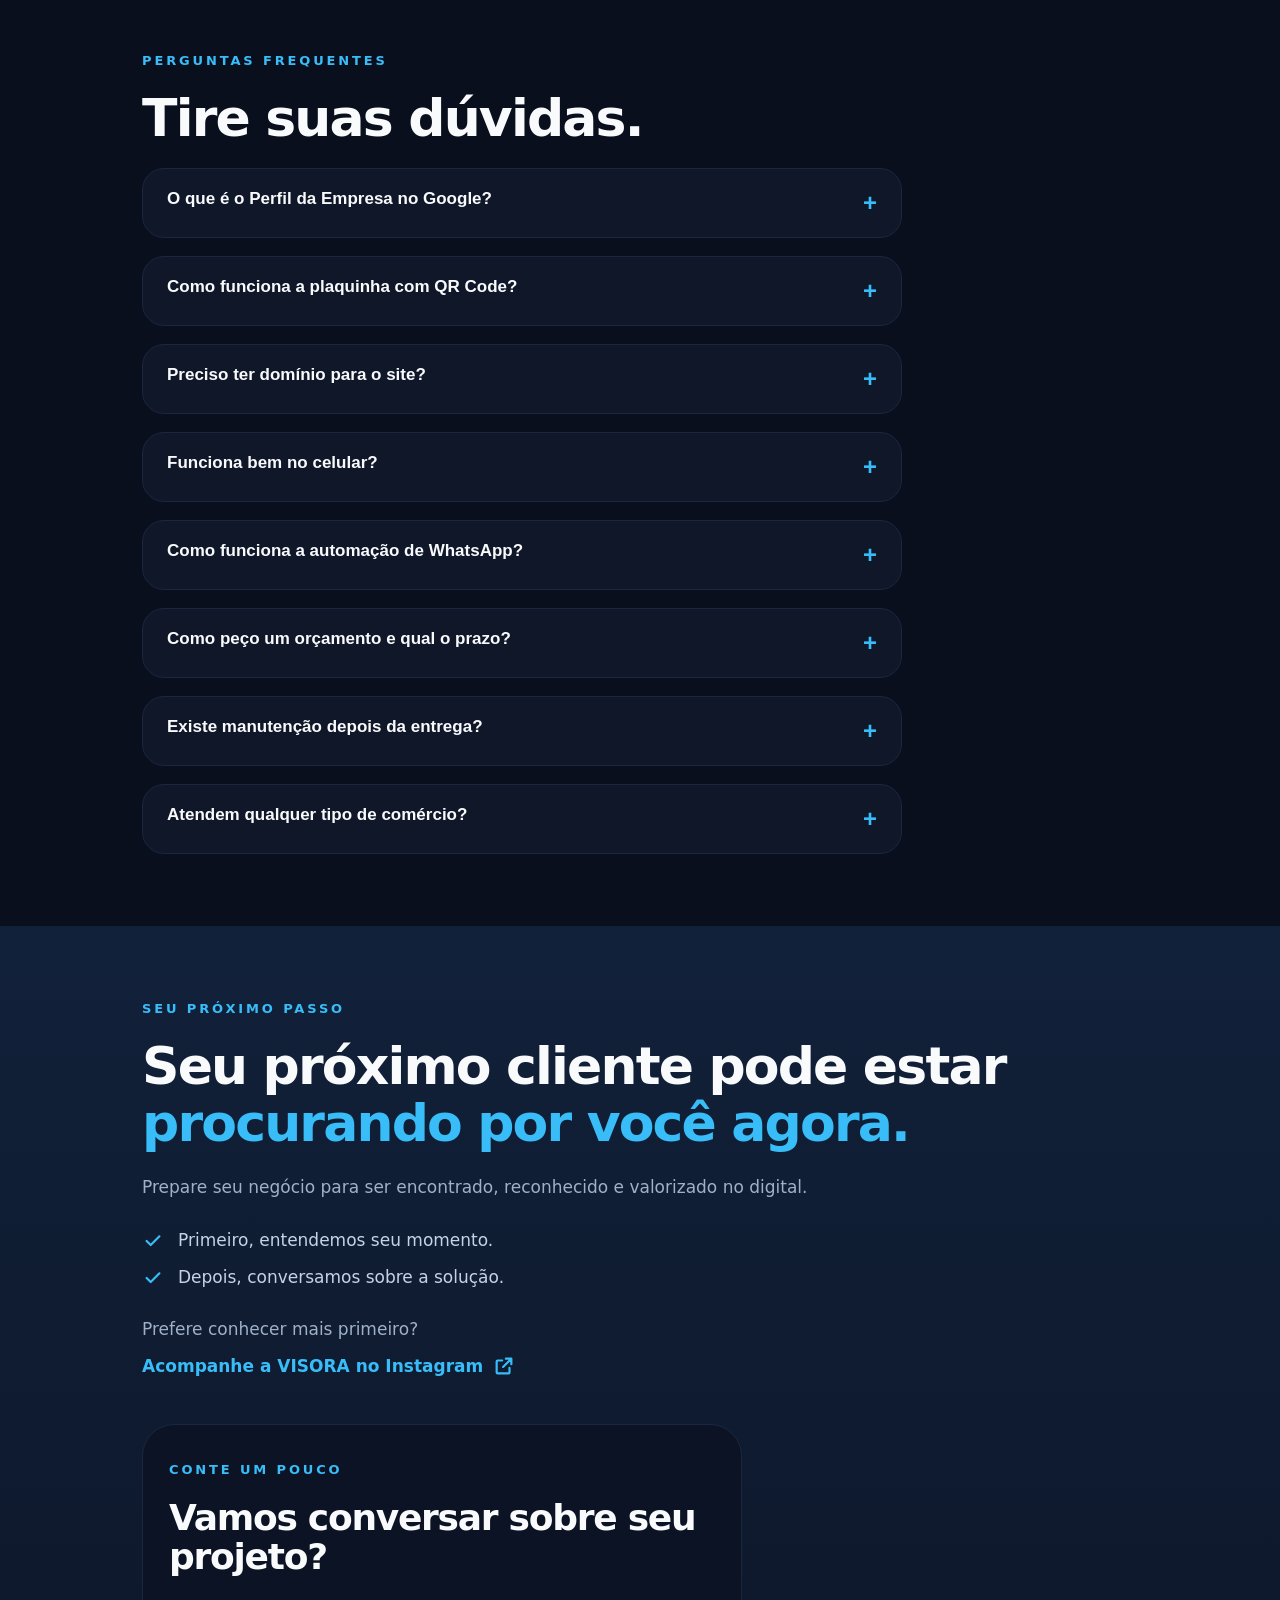
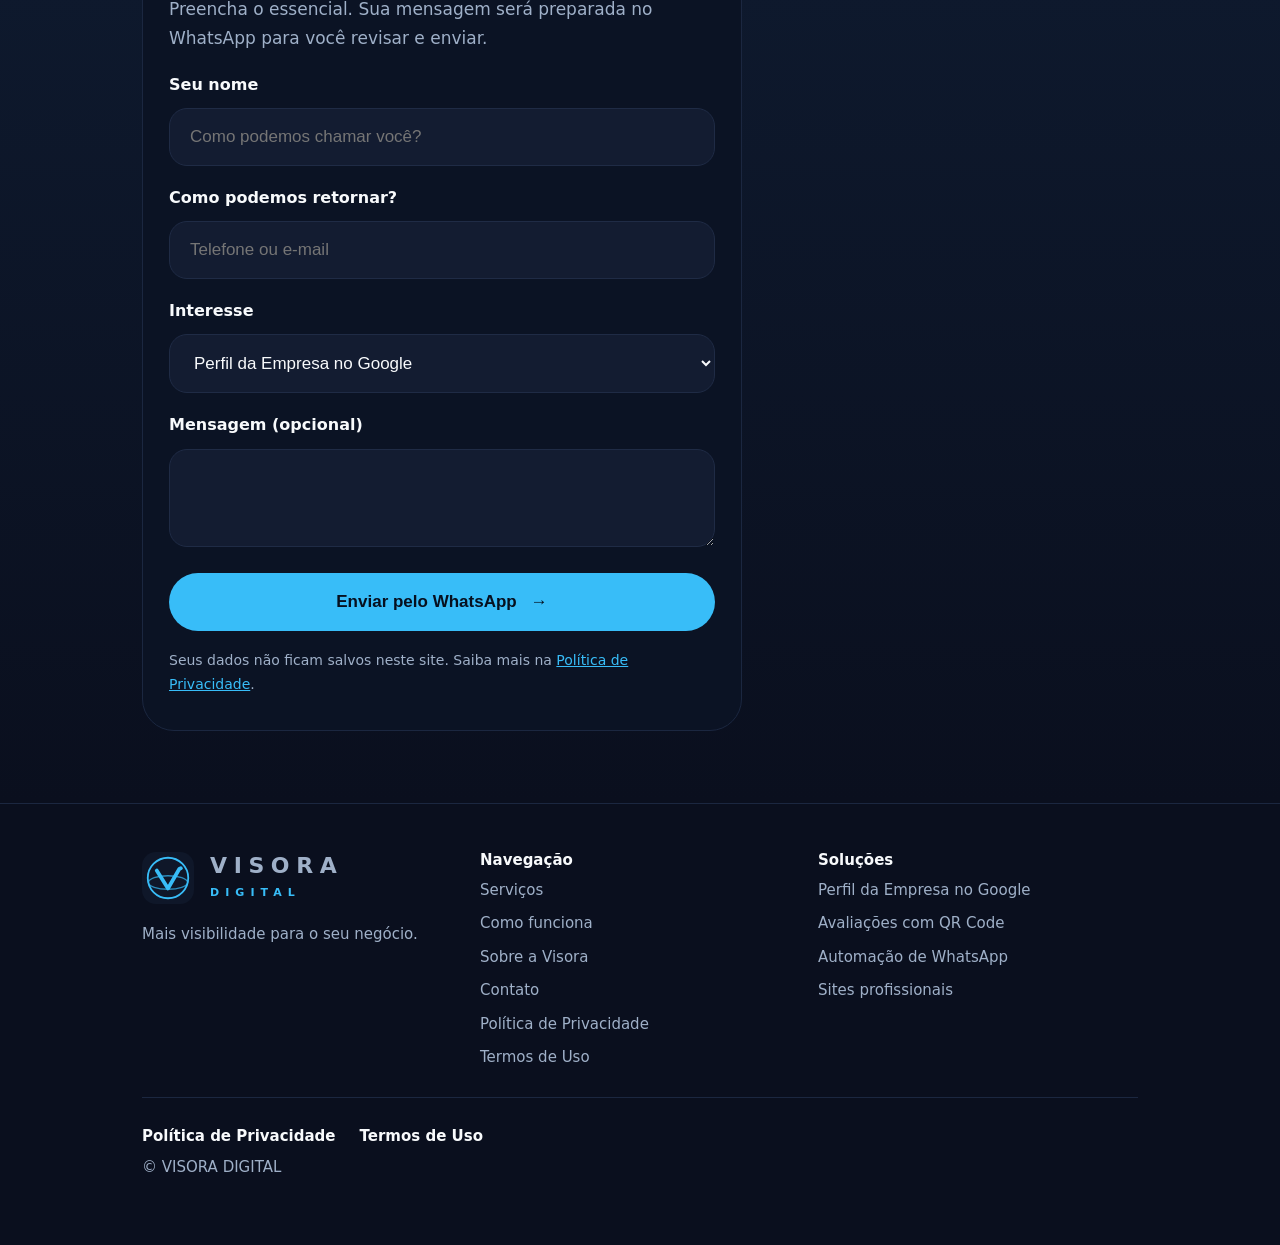
==== commit e11ab4fe: "Remove social media follow section Removed the social media follow section for Visora." ====
--- a/index.html
+++ b/index.html
@@ -137,7 +137,6 @@
 <div><a class="logo" href="#inicio"><span class="lb"><svg aria-hidden="true"><use href="#mk"/></svg></span><span class="lt"><b>VISORA</b><small>DIGITAL</small></span></a><p style="margin-top:14px">Mais visibilidade para o seu negócio.</p></div>
 <div><b>Navegação</b><a href="#servicos">Serviços</a><a href="#como">Como funciona</a><a href="#sobre">Sobre a Visora</a><a href="#contato">Contato</a><a href="privacidade.html">Política de Privacidade</a><a href="termos.html">Termos de Uso</a></div>
 <div><b>Soluções</b><a href="#servicos">Perfil da Empresa no Google</a><a href="#servicos">Avaliações com QR Code</a><a href="#servicos">Automação de WhatsApp</a><a href="#servicos">Sites profissionais</a></div>
-<div><b>Siga a Visora</b><span class="plain">@somosvisora no Instagram</span></div>
 </div>
 <div class="legal-links"><a href="privacidade.html">Política de Privacidade</a><a href="termos.html">Termos de Uso</a></div>
 <p>© VISORA DIGITAL</p></div></footer>
--- a/assets/css/style.css
+++ b/assets/css/style.css
@@ -0,0 +1,106 @@
+:root{color-scheme:dark;--bg:#0A0F1E;--cy:#38BDF8;--tx:#F8FAFC;--card:#0F1729;--line:#1B2740;--mut:#9FB0C8;
+box-sizing:border-box;padding-top:env(safe-area-inset-top,0px);padding-bottom:env(safe-area-inset-bottom,0px)}
+*{box-sizing:border-box}html{scroll-behavior:smooth;scroll-padding-top:96px}
+body{margin:0;background:var(--bg);color:var(--tx);font:400 17px/1.7 Montserrat,system-ui,sans-serif}
+h1,h2,h3{margin:0;letter-spacing:-.035em;line-height:1.08}p{margin:0 0 16px;color:var(--mut)}a{color:inherit}
+.w{max-width:1040px;margin:0 auto;padding:0 22px}
+section{padding:72px 0}
+.eb{color:var(--cy);font-weight:700;font-size:13px;letter-spacing:.22em;text-transform:uppercase;margin-bottom:18px}
+h2{font-size:clamp(32px,9vw,52px);font-weight:700;margin-bottom:22px}
+header{position:fixed;top:env(safe-area-inset-top,0px);left:0;right:0;z-index:50;background:rgba(10,15,30,.78);backdrop-filter:blur(14px);-webkit-backdrop-filter:blur(14px);border-bottom:1px solid var(--line)}
+body::before{content:"";position:fixed;inset:0 0 auto;height:env(safe-area-inset-top,0px);background:rgba(10,15,30,.92);z-index:49}
+.nav{display:flex;align-items:center;justify-content:space-between;height:92px}
+.logo{display:flex;align-items:center;gap:16px;text-decoration:none}
+.lb{width:52px;height:52px;border-radius:14px;background:var(--card);display:grid;place-items:center}
+.lb svg{width:48px;height:48px}
+.lt b{display:block;font-weight:800;font-size:22px;letter-spacing:.3em;line-height:1.1}
+.lt small{display:block;color:var(--cy);font-weight:700;font-size:11px;letter-spacing:.55em;margin-top:6px}
+nav ul{display:flex;gap:24px;list-style:none;margin:0;padding:0}
+nav a{text-decoration:none;font-size:14px;font-weight:500;color:var(--mut)}nav a:hover{color:var(--cy)}
+.burger{display:none;width:62px;height:62px;border-radius:20px;background:var(--card);border:1px solid #2A3857;color:var(--tx);cursor:pointer}
+.burger span{display:block;height:2.5px;width:30px;border-radius:2px;background:currentColor;margin:6px auto;transition:.3s}
+.burger[aria-expanded=true] span:first-child{transform:translateY(4px) rotate(45deg)}
+.burger[aria-expanded=true] span:last-child{transform:translateY(-4px) rotate(-45deg)}
+.btn{position:relative;overflow:hidden;display:flex;align-items:center;justify-content:center;gap:14px;min-height:58px;padding:0 28px;border-radius:999px;border:1.5px solid transparent;background:var(--cy);color:#06101F;font:700 17px Montserrat,sans-serif;text-decoration:none;cursor:pointer;transition:transform .15s,box-shadow .3s}
+.btn:active{transform:scale(.96)}.btn:hover{box-shadow:0 0 30px rgba(56,189,248,.45)}
+.btn.o{background:transparent;color:var(--tx);border-color:#26385A;border-radius:22px;min-height:56px}
+.btn.s{display:inline-flex;min-height:48px;font-size:15px}
+.rip{position:absolute;border-radius:50%;background:rgba(56,189,248,.45);transform:scale(0);animation:rp .6s ease-out forwards;pointer-events:none}
+@keyframes rp{to{transform:scale(4);opacity:0}}
+.hero{position:relative;overflow:hidden;padding:150px 0 60px;background:radial-gradient(900px 500px at 70% 40%,rgba(56,189,248,.1),transparent 60%)}
+#cv{position:absolute;inset:0;width:100%;height:100%;touch-action:pan-y}
+.hero .w{position:relative;z-index:2}
+.hero h1{font-size:clamp(46px,14.5vw,84px);font-weight:700;margin-bottom:34px}
+.hero h1 em{font-style:normal;color:var(--cy)}
+.hero p{font-size:19px;max-width:54ch}
+.hero .bt{display:grid;gap:14px;margin:34px 0 10px;max-width:460px}
+.mock{position:relative;margin-top:50px;padding-bottom:70px}
+.lbl{display:flex;justify-content:flex-end;align-items:center;gap:12px;font-size:12px;letter-spacing:.22em;font-weight:600;color:var(--mut);margin-bottom:12px}
+.lbl i{width:12px;height:12px;border-radius:50%;background:var(--cy);box-shadow:0 0 14px var(--cy)}
+.orb{position:absolute;right:-10%;top:0;width:90%;opacity:.5;pointer-events:none}
+.mc{position:relative;width:76%;background:#0D1425;border:1px solid var(--line);border-radius:28px;padding:24px;z-index:2}
+.srch{display:flex;gap:12px;align-items:center;color:var(--mut);font-size:17px;margin-bottom:22px}
+.blk{height:96px;border-radius:16px;background:#173050}
+.mc h3{font-size:26px;font-weight:600;margin:46px 0 4px;letter-spacing:-.02em}
+.mc small{color:var(--mut);font-size:14px}
+.chips{display:flex;gap:10px;flex-wrap:wrap;margin-top:20px}
+.chips span{border:1px solid #1F4468;background:#0E2238;color:var(--cy);border-radius:999px;padding:8px 18px;font-size:14px}
+.bdg{position:absolute;right:0;top:128px;width:34%;aspect-ratio:1;border-radius:28px;background:#0D1425;border:1.5px solid #1F4468;display:grid;place-items:center;z-index:3;animation:fl 4s ease-in-out infinite}
+.bdg svg{width:70%}
+@keyframes fl{50%{transform:translateY(-8px)}}
+.mc2{position:absolute;right:-6%;bottom:0;width:48%;height:170px;border-radius:26px;background:linear-gradient(160deg,#101a30,#0b1324);border:1px solid var(--line);z-index:1;padding:26px 20px 0}
+.mc2 s{display:block;height:12px;border-radius:6px;background:#26334f;margin-bottom:14px}
+.grid{display:grid;gap:18px;grid-template-columns:repeat(auto-fit,minmax(260px,1fr))}
+.card{background:var(--card);border:1px solid var(--line);border-radius:28px;padding:28px;position:relative;overflow:hidden;transition:transform .2s,border-color .3s}
+.card:hover{border-color:#2F6E96}.card:active{transform:scale(.985)}
+.card h3{font-size:25px;font-weight:600;margin:22px 0 10px;letter-spacing:-.025em}
+.ic svg{width:44px;height:44px;stroke:var(--cy);fill:none;stroke-width:2;stroke-linecap:round;stroke-linejoin:round;transition:transform .5s}
+.card.open .ic svg{transform:rotate(360deg) scale(1.08)}
+.more{background:none;border:0;color:var(--cy);font:600 18px Montserrat,sans-serif;padding:8px 0;min-height:48px;cursor:pointer;display:inline-flex;gap:10px;align-items:center}
+.det{max-height:0;overflow:hidden;transition:max-height .45s ease}
+.cr{display:flex;align-items:center;gap:22px;padding:30px 26px;border-radius:32px}
+.cr .ck{flex:none;width:56px;height:56px;border-radius:50%;border:2px solid var(--cy);display:grid;place-items:center}
+.cr .ck svg{width:26px;stroke:var(--cy);fill:none;stroke-width:2.4;stroke-linecap:round;stroke-linejoin:round}
+.cr b{display:block;font-weight:500;font-size:22px;line-height:1.3;letter-spacing:-.02em}
+.cr small{display:block;color:var(--mut);font-size:16px;letter-spacing:.06em;text-transform:uppercase;margin-top:10px}
+.rv{opacity:0;transform:translateY(26px);transition:opacity .7s,transform .7s}.rv.in{opacity:1;transform:none}
+.tl{position:relative;display:grid;gap:22px;padding-left:36px}
+.tl::before{content:"";position:absolute;left:11px;top:6px;bottom:6px;width:2px;background:var(--line)}
+.tl i{position:absolute;left:11px;top:6px;width:2px;height:0;background:var(--cy);transition:height 1.6s ease}
+.tl.in i{height:calc(100% - 12px)}
+.st{position:relative}.st::before{content:"";position:absolute;left:-32px;top:8px;width:14px;height:14px;border-radius:50%;background:var(--bg);border:2px solid var(--cy)}
+.st b{display:block;font-size:20px}
+.chat{max-width:360px;background:var(--card);border:1px solid var(--line);border-radius:26px;padding:18px;display:flex;flex-direction:column;gap:10px;min-height:260px}
+.m{padding:10px 14px;border-radius:16px;font-size:15px;max-width:86%;opacity:0;transform:translateY(8px);transition:.4s}
+.m.show{opacity:1;transform:none}.m.a{background:#0A0F1E;border:1px solid var(--line);border-top-left-radius:4px}
+.m.b{background:var(--cy);color:#06101F;font-weight:500;align-self:flex-end;border-top-right-radius:4px}
+.tag{display:inline-block;font-size:12px;color:var(--cy);border:1px solid var(--line);border-radius:999px;padding:4px 12px;margin-bottom:14px}
+.faq .card{padding:0;border-radius:22px}.faq button.q{width:100%;text-align:left;background:none;border:0;color:var(--tx);font:600 17px Montserrat,sans-serif;padding:20px 24px;min-height:60px;cursor:pointer;display:flex;justify-content:space-between;gap:12px}
+.faq .det p{padding:0 24px 8px}
+.q::after{content:"+";color:var(--cy);font-size:24px;transition:transform .3s}.open .q::after{transform:rotate(45deg)}
+.cta{background:linear-gradient(180deg,rgba(23,48,80,.55),rgba(10,15,30,0));position:relative;overflow:hidden}
+.cta h2 em{font-style:normal;color:var(--cy)}
+.ul{list-style:none;padding:0;margin:24px 0}.ul li{display:flex;gap:14px;color:#C6D3E6;font-size:17px;margin:8px 0}
+.ul svg,.ig svg{width:22px;flex:none;stroke:var(--cy);fill:none;stroke-width:2.4;stroke-linecap:round;stroke-linejoin:round}
+.ig{color:var(--cy);font-weight:600;text-decoration:none;display:inline-flex;gap:10px;align-items:center;min-height:44px}
+form{margin-top:36px;background:#0B1324;border:1px solid var(--line);border-radius:32px;padding:34px 26px;display:grid;gap:18px;max-width:600px}
+form h3{font-size:clamp(26px,7vw,36px);font-weight:700}
+label{font-size:16px;font-weight:600}
+select,input,textarea{width:100%;margin-top:10px;background:#131C31;color:var(--tx);border:1px solid #1F2B45;border-radius:18px;padding:18px 20px;font:400 17px Montserrat,sans-serif}
+select:focus,input:focus,textarea:focus,button:focus-visible,a:focus-visible{outline:2px solid var(--cy);outline-offset:2px}
+footer{border-top:1px solid var(--line);padding:44px 0 48px;font-size:15px}
+footer .grid{margin-bottom:22px}footer a{display:block;color:var(--mut);text-decoration:none;padding:4px 0}footer a:hover{color:var(--cy)}
+@media(max-width:760px){
+.burger{display:block}
+nav ul{position:absolute;top:92px;left:0;right:0;flex-direction:column;gap:0;background:rgba(10,15,30,.98);max-height:0;overflow:hidden;transition:max-height .4s}
+nav ul.open{max-height:420px;border-bottom:1px solid var(--line)}nav li a{display:block;padding:18px 22px;font-size:16px}
+.nav>.btn{display:none}}
+@media(min-width:761px){.hero .bt{grid-auto-flow:column;max-width:none;width:max-content}.mock{max-width:560px}}
+@media(prefers-reduced-motion:reduce){*{animation:none!important;transition:none!important}.rv,.m{opacity:1;transform:none}html{scroll-behavior:auto}.tl i{height:calc(100% - 12px)}}
+.plain{display:block;color:var(--mut);padding:4px 0}.note{font-size:14px;margin:0}.note a{color:var(--cy)}.priv{border-top:1px solid var(--line);margin-top:8px;padding-top:22px;max-width:760px}.priv p{font-size:14px;line-height:1.7}
+.det h4{margin:16px 24px 4px;font-size:16px;color:var(--tx);letter-spacing:0;font-weight:600}.det ul{margin:0 0 8px;padding:0 24px 0 46px;color:var(--mut)}.det li{margin:4px 0}
+.legal-links{display:flex;flex-wrap:wrap;gap:8px 24px;border-top:1px solid var(--line);margin-top:8px;padding-top:20px}.legal-links a{display:inline-block;color:var(--tx);font-weight:600;padding:6px 0}
+.legal{padding:150px 0 40px}.legal .w{max-width:760px}.legal h1{font-size:clamp(32px,8vw,48px);font-weight:700;margin-bottom:12px}
+.legal h2{font-size:22px;margin:36px 0 10px;letter-spacing:-.02em}.legal p,.legal li{color:var(--mut)}.legal ul{padding-left:22px}.legal li{margin:6px 0}
+.legal a:not(.btn){color:var(--cy)}.legal .upd{font-size:14px}.chan{background:var(--card);border:1px solid #2F6E96;border-radius:24px;padding:24px;margin:16px 0}.chan p:last-child{margin-bottom:0}
+.back{color:var(--cy);font-weight:600;text-decoration:none;padding:12px 0}
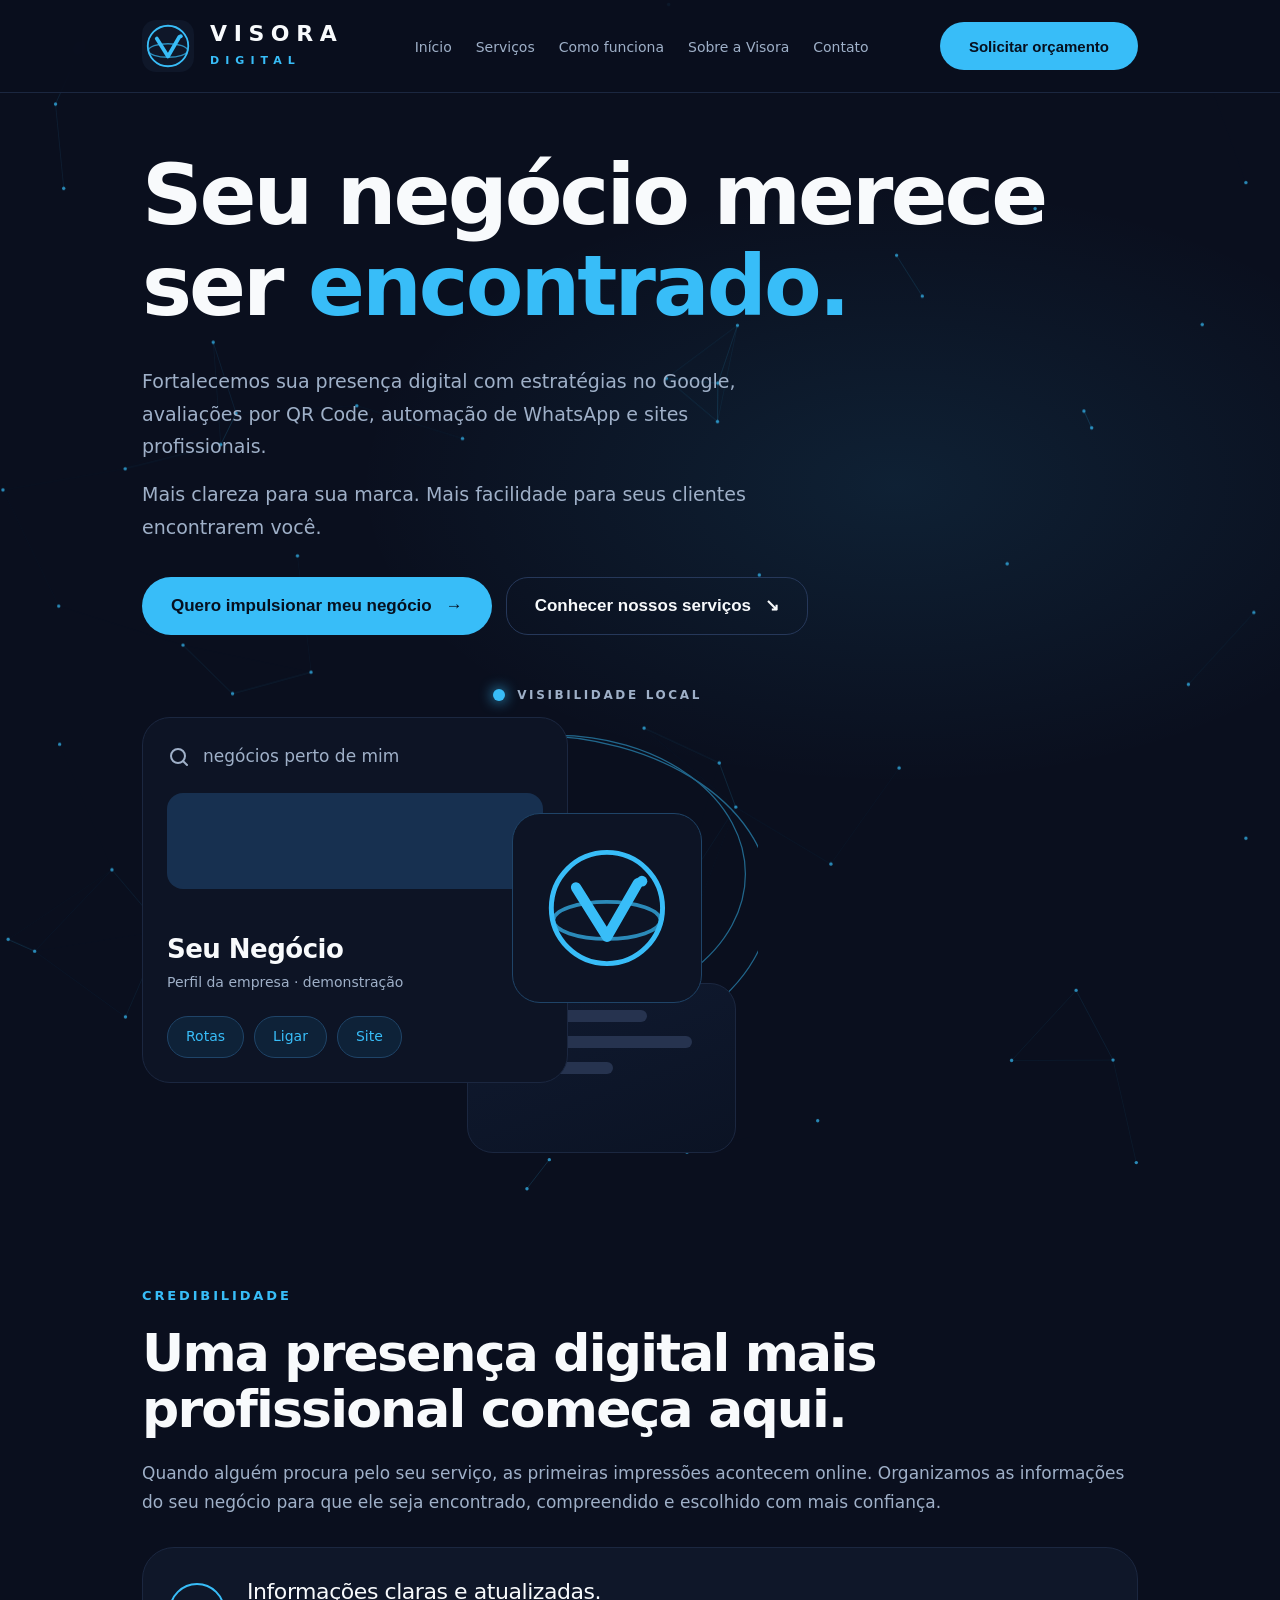
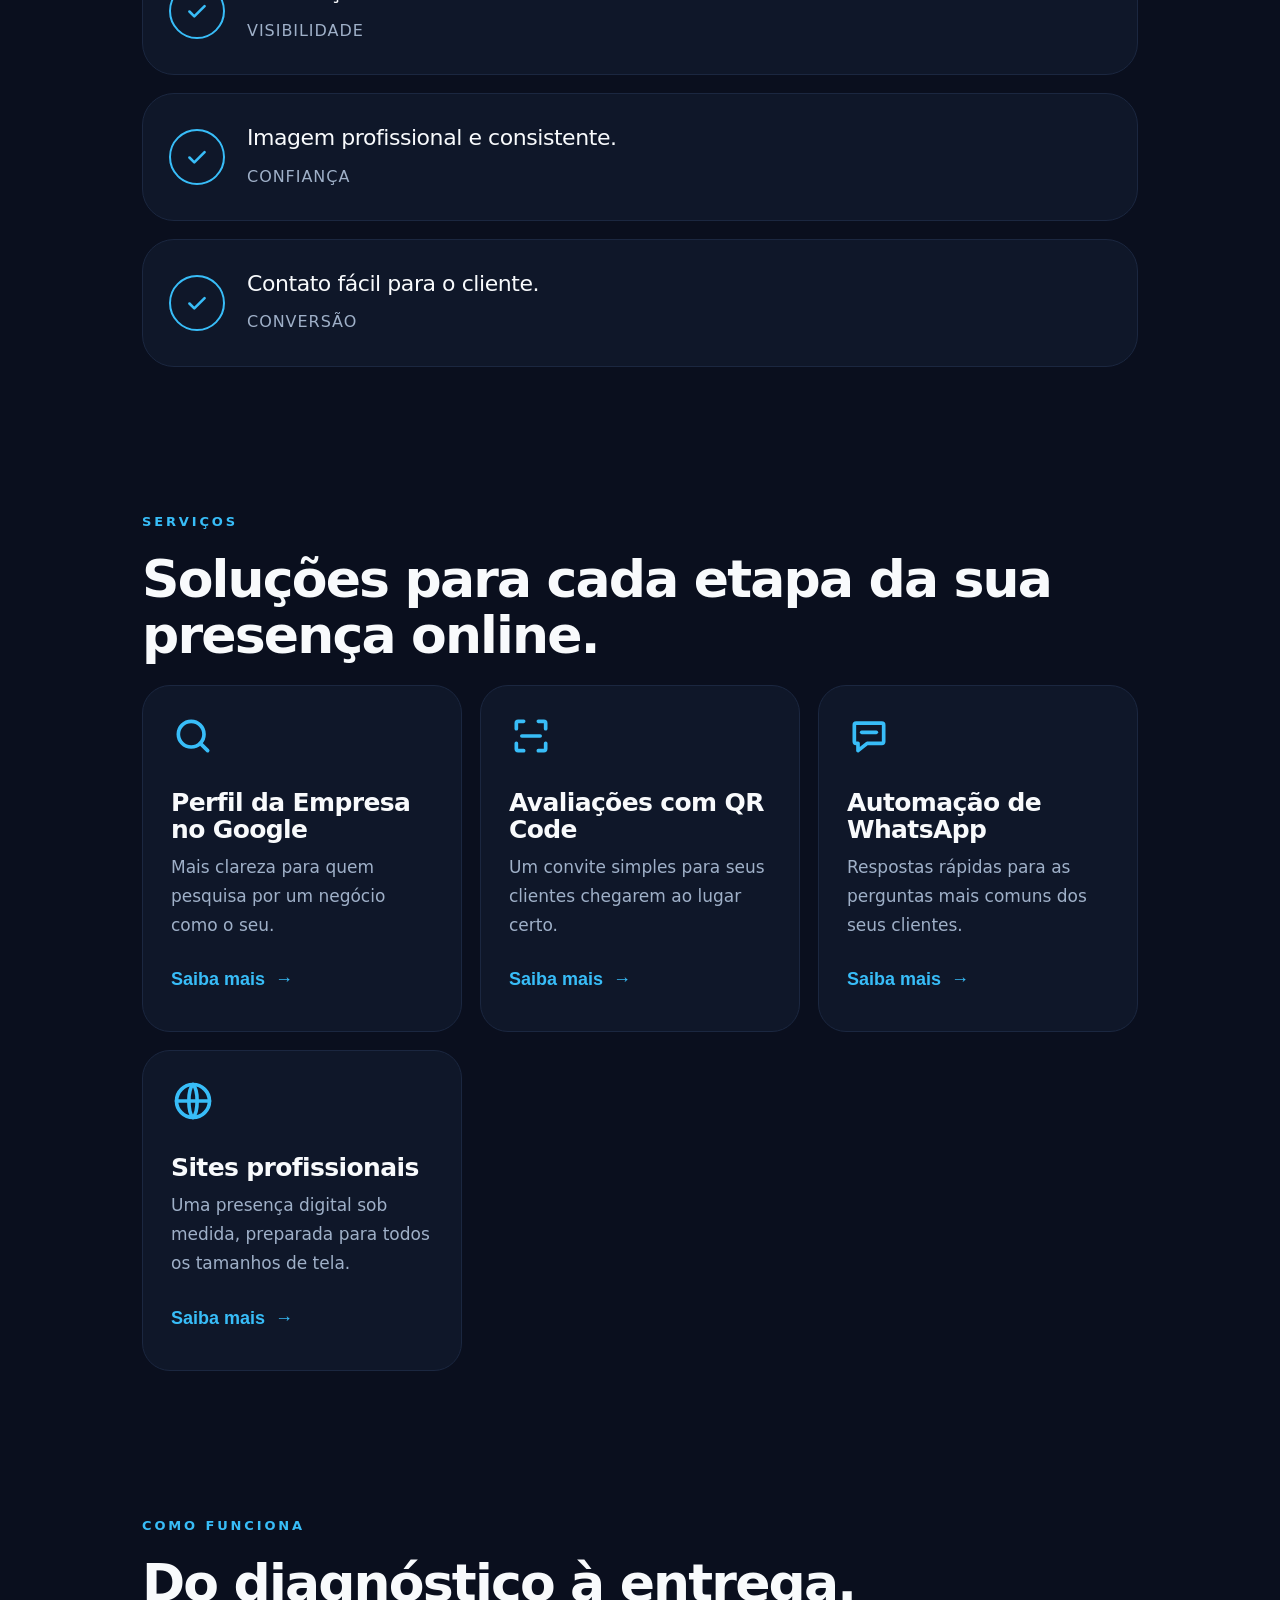
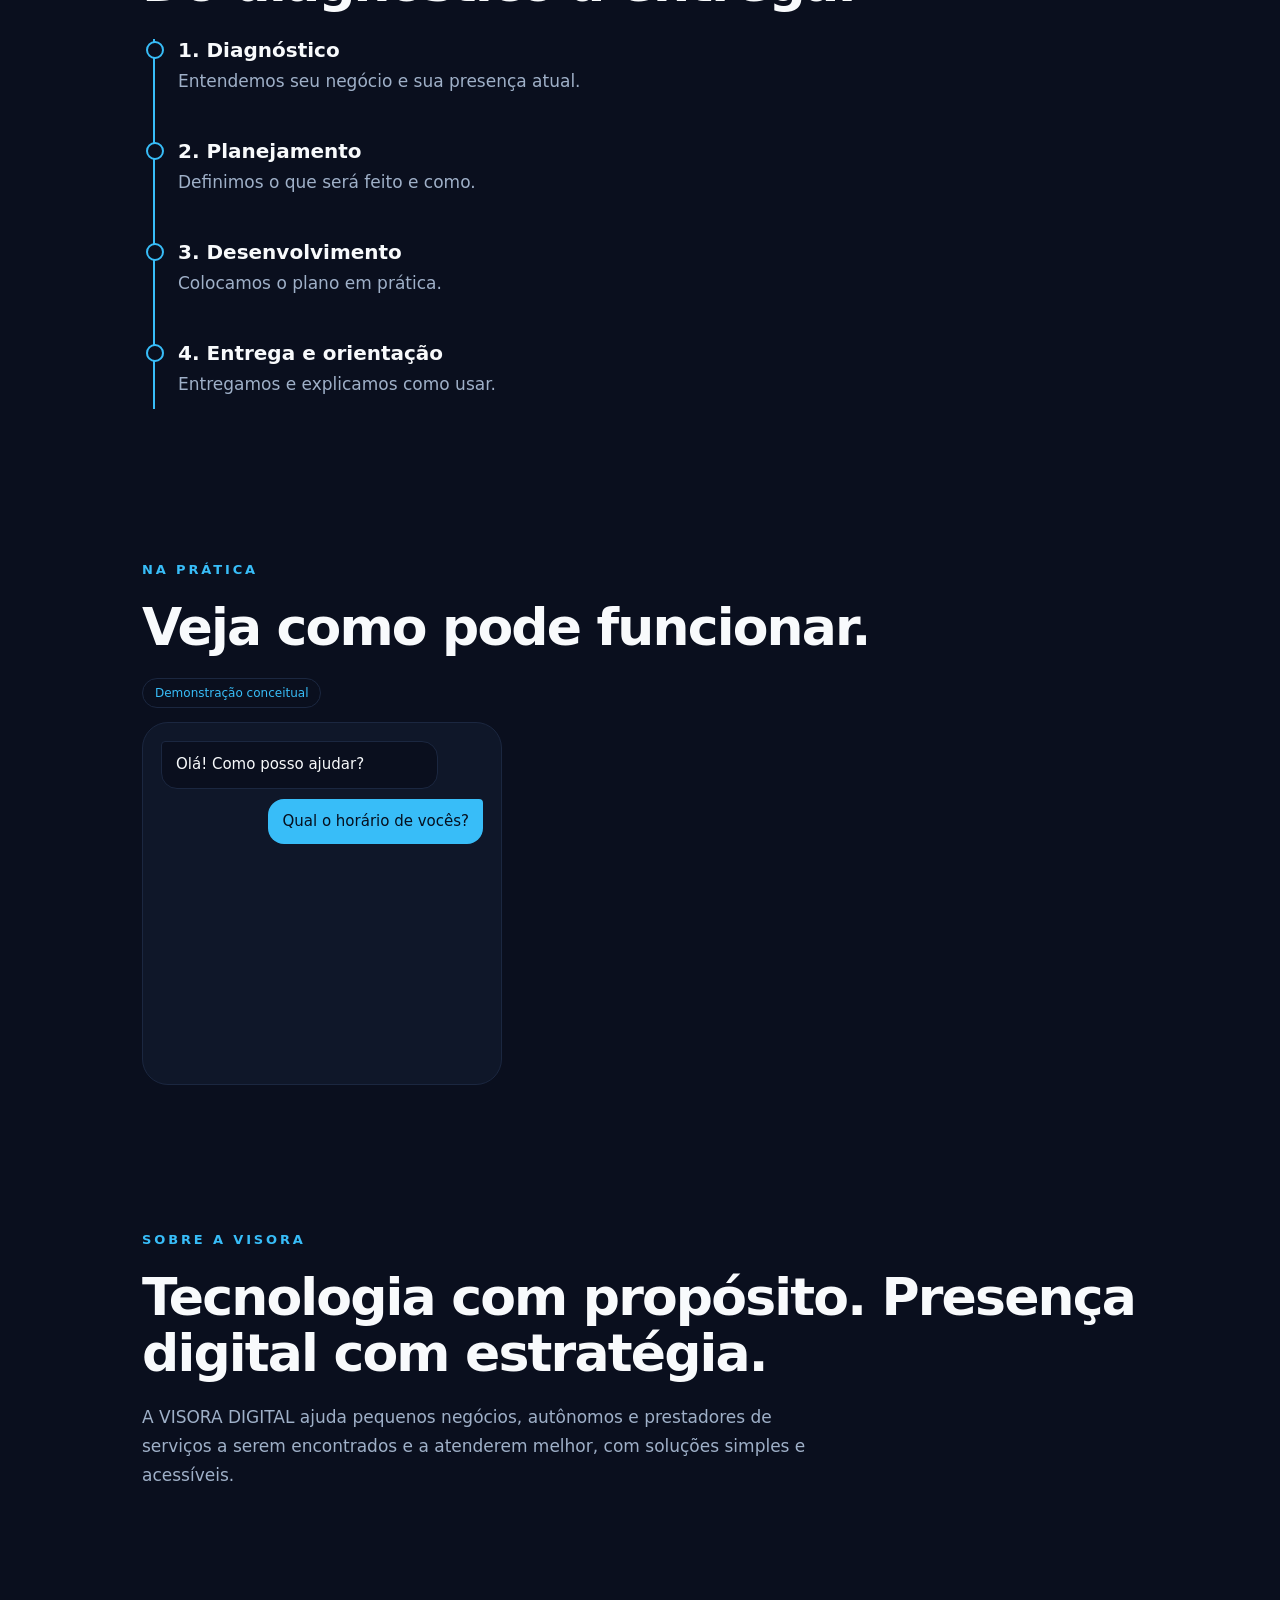
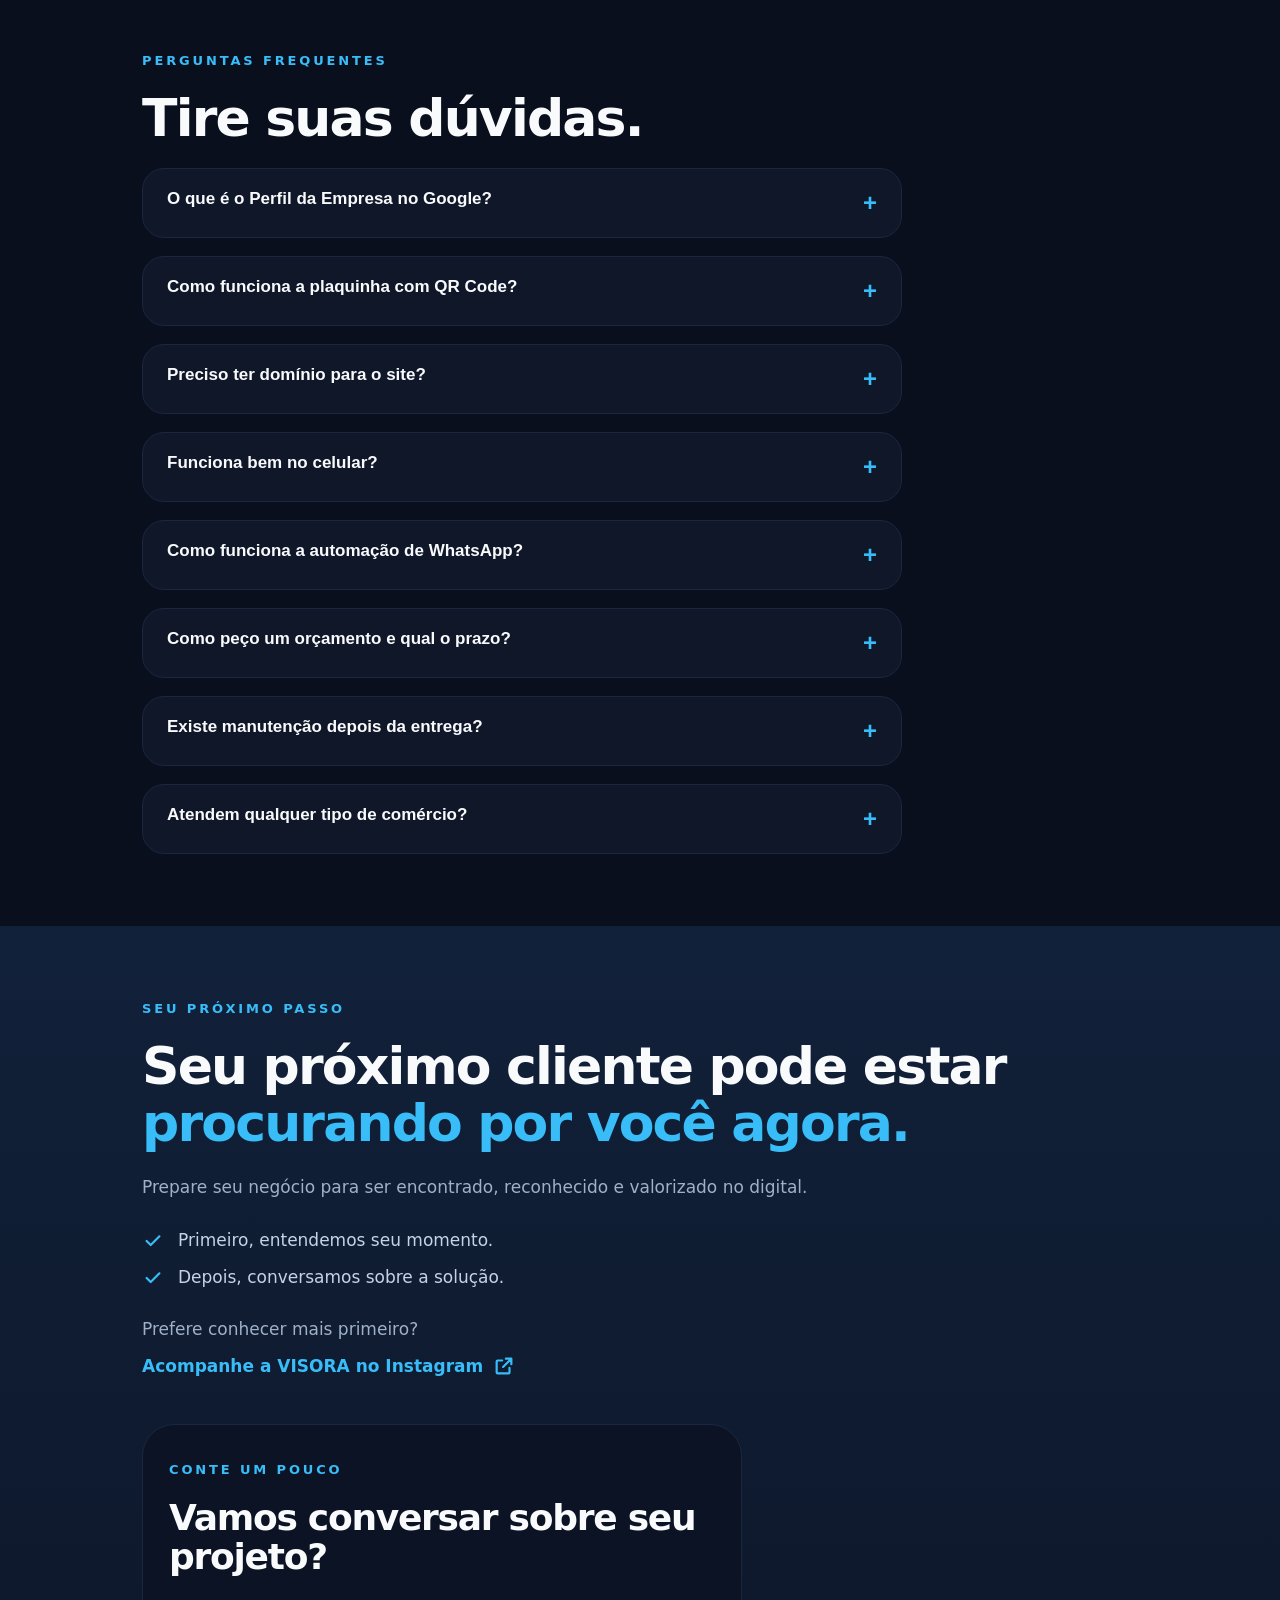
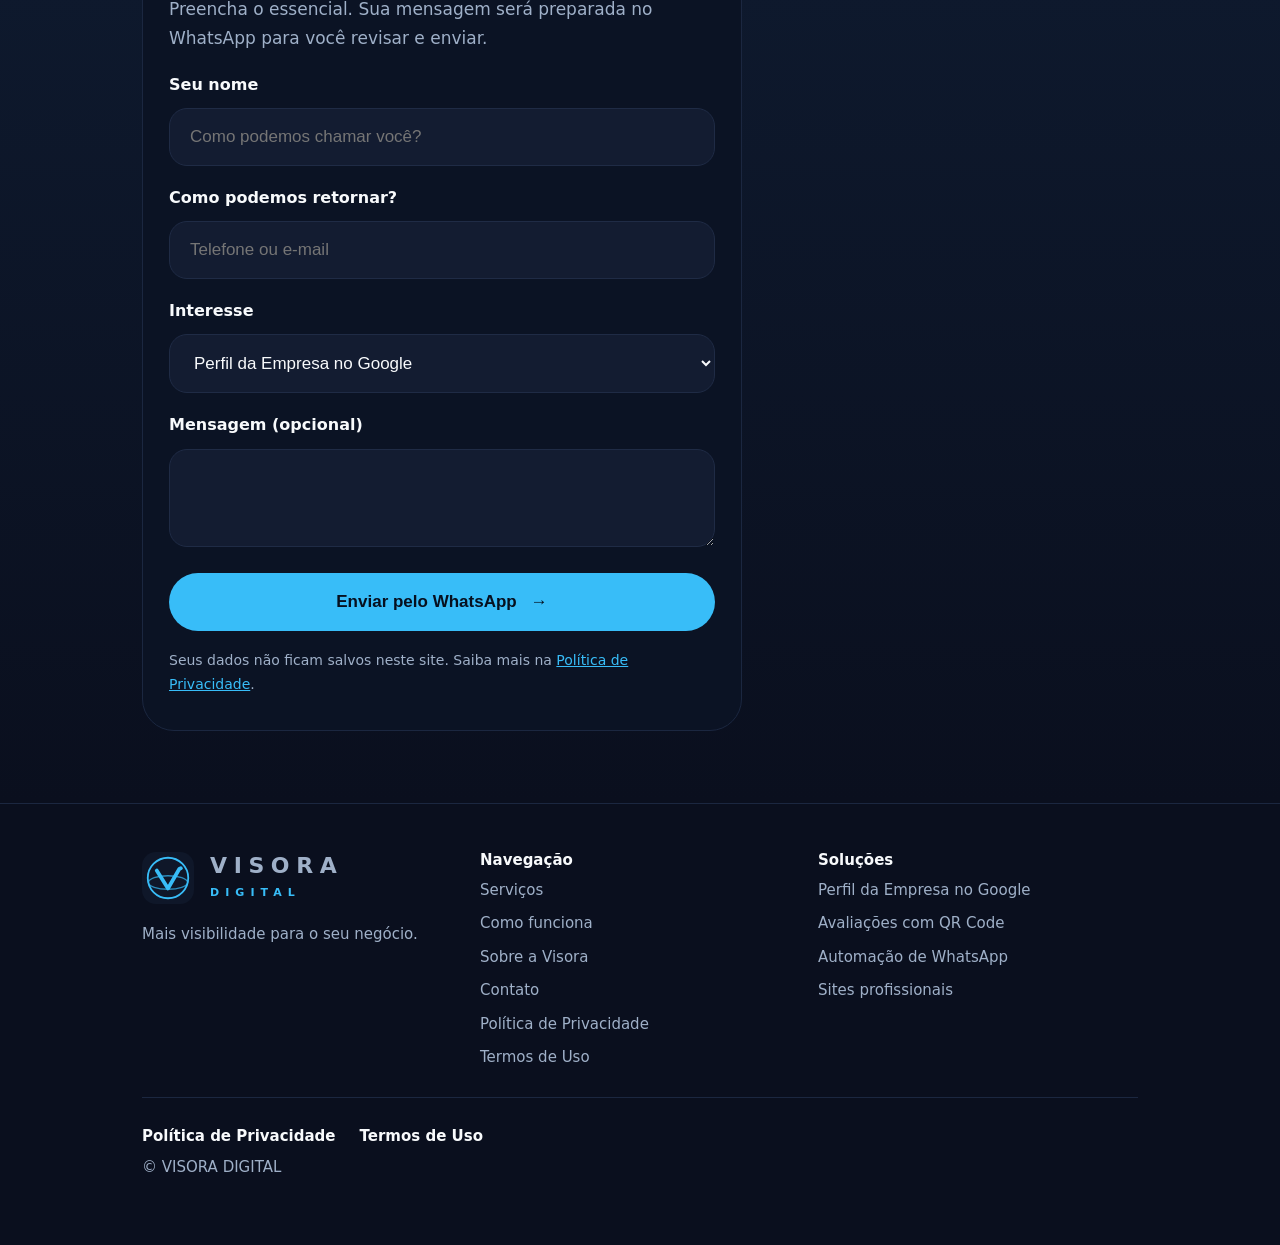
==== commit 9e3150f4: "Atualizar o index.html" ====
--- a/index.html
+++ b/index.html
@@ -5,13 +5,14 @@
 <meta name="viewport" content="width=device-width, initial-scale=1, viewport-fit=cover">
 <meta name="theme-color" content="#0B1220">
 <link rel="icon" type="image/svg+xml" href="assets/img/favicon.svg">
-<title>VISORA DIGITAL | Site profissional, Perfil no Google, QR Code e WhatsApp</title>
-<meta name="description" content="Presença digital para pequenos negócios: Perfil da Empresa no Google, avaliações com QR Code, automação de WhatsApp e criação de sites profissionais.">
+<title>VISORA DIGITAL | Sites, SEO e Soluções Digitais</title>
+<meta name="description" content="A VISORA DIGITAL transforma negócios com sites profissionais, otimização no Google, identidade digital e soluções tecnológicas.">
 <meta name="keywords" content="perfil da empresa no google, avaliações qr code, automação de whatsapp, criação de sites, presença digital">
 <meta property="og:title" content="VISORA DIGITAL — Mais visibilidade para o seu negócio.">
 <meta property="og:description" content="Perfil no Google, avaliações por QR Code, automação de WhatsApp e sites profissionais.">
 <meta property="og:type" content="website">
 <link rel="preconnect" href="https://fonts.googleapis.com">
+<link rel="canonical" href="https://www.visoradigital.com.br/" />
 <link rel="preconnect" href="https://fonts.gstatic.com" crossorigin>
 <link href="https://fonts.googleapis.com/css2?family=Montserrat:wght@400;500;600;700;800&display=swap" rel="stylesheet">
 <link rel="stylesheet" href="assets/css/style.css">
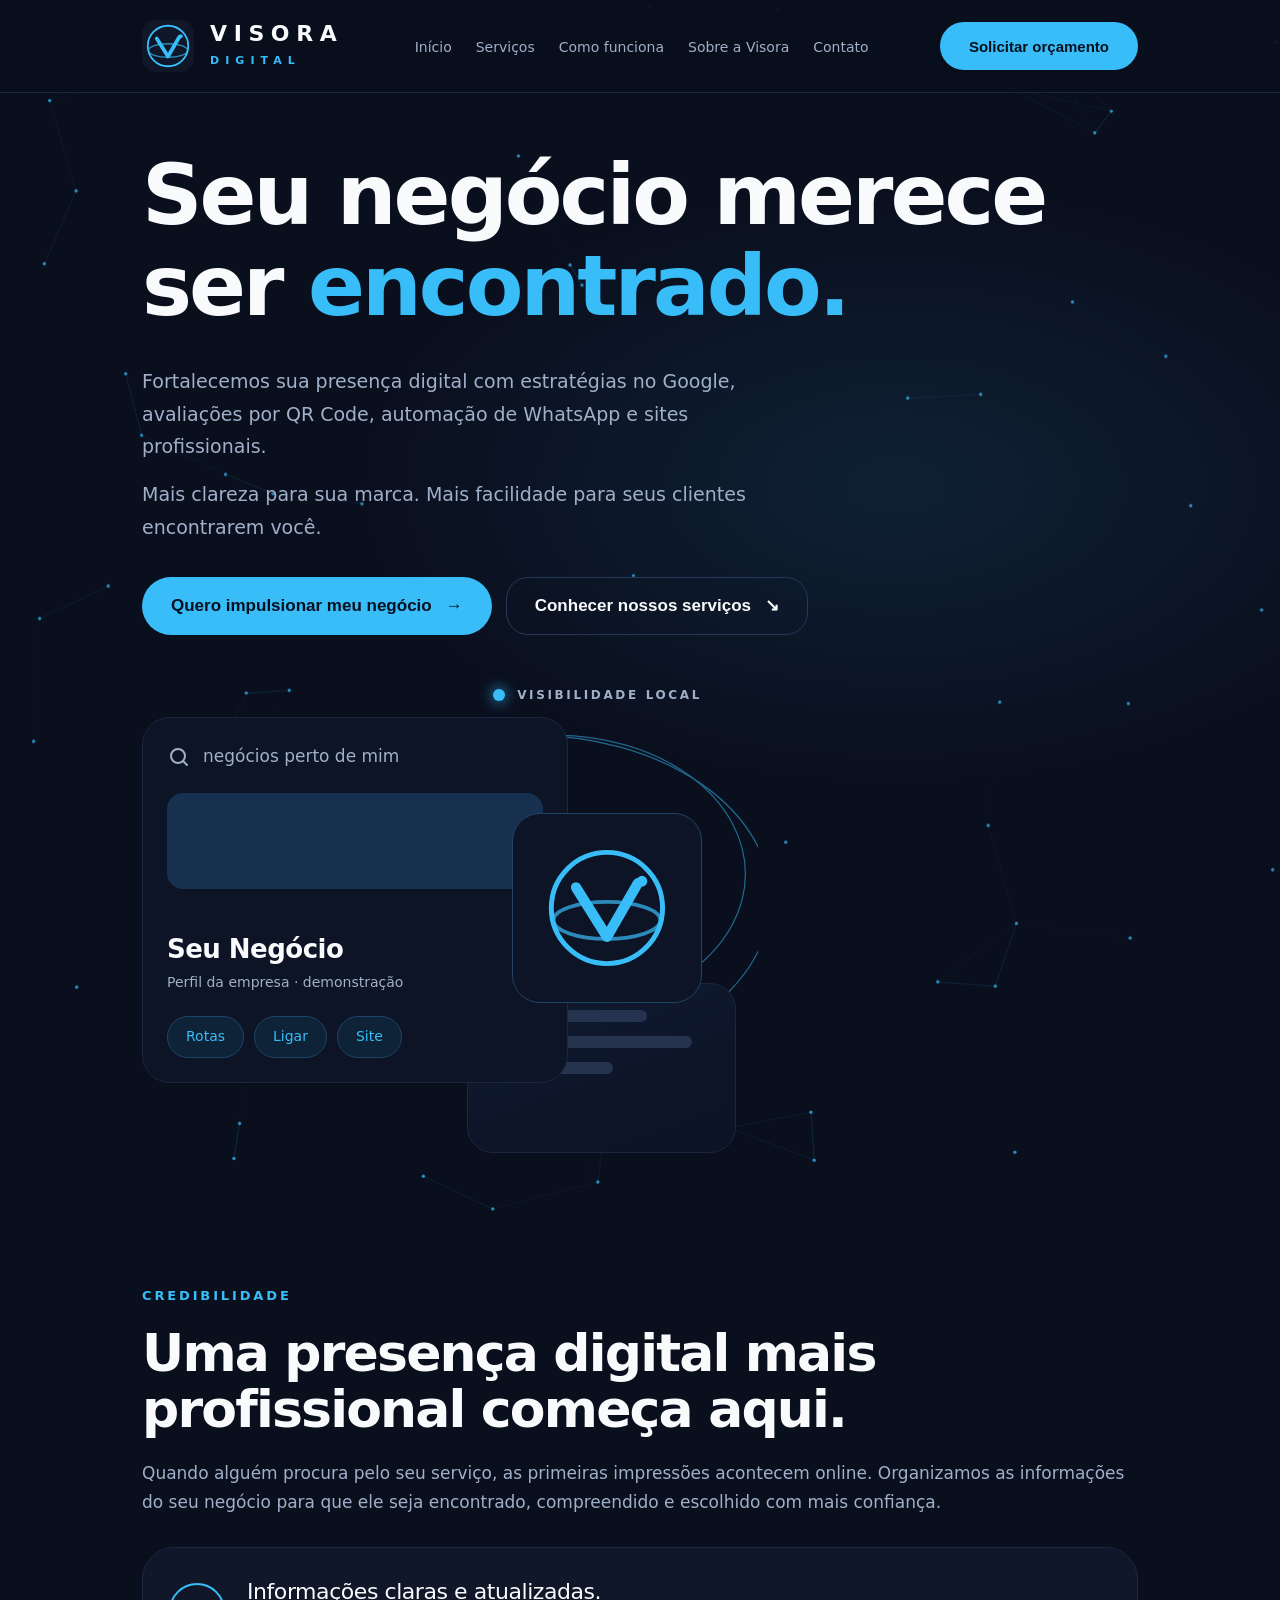
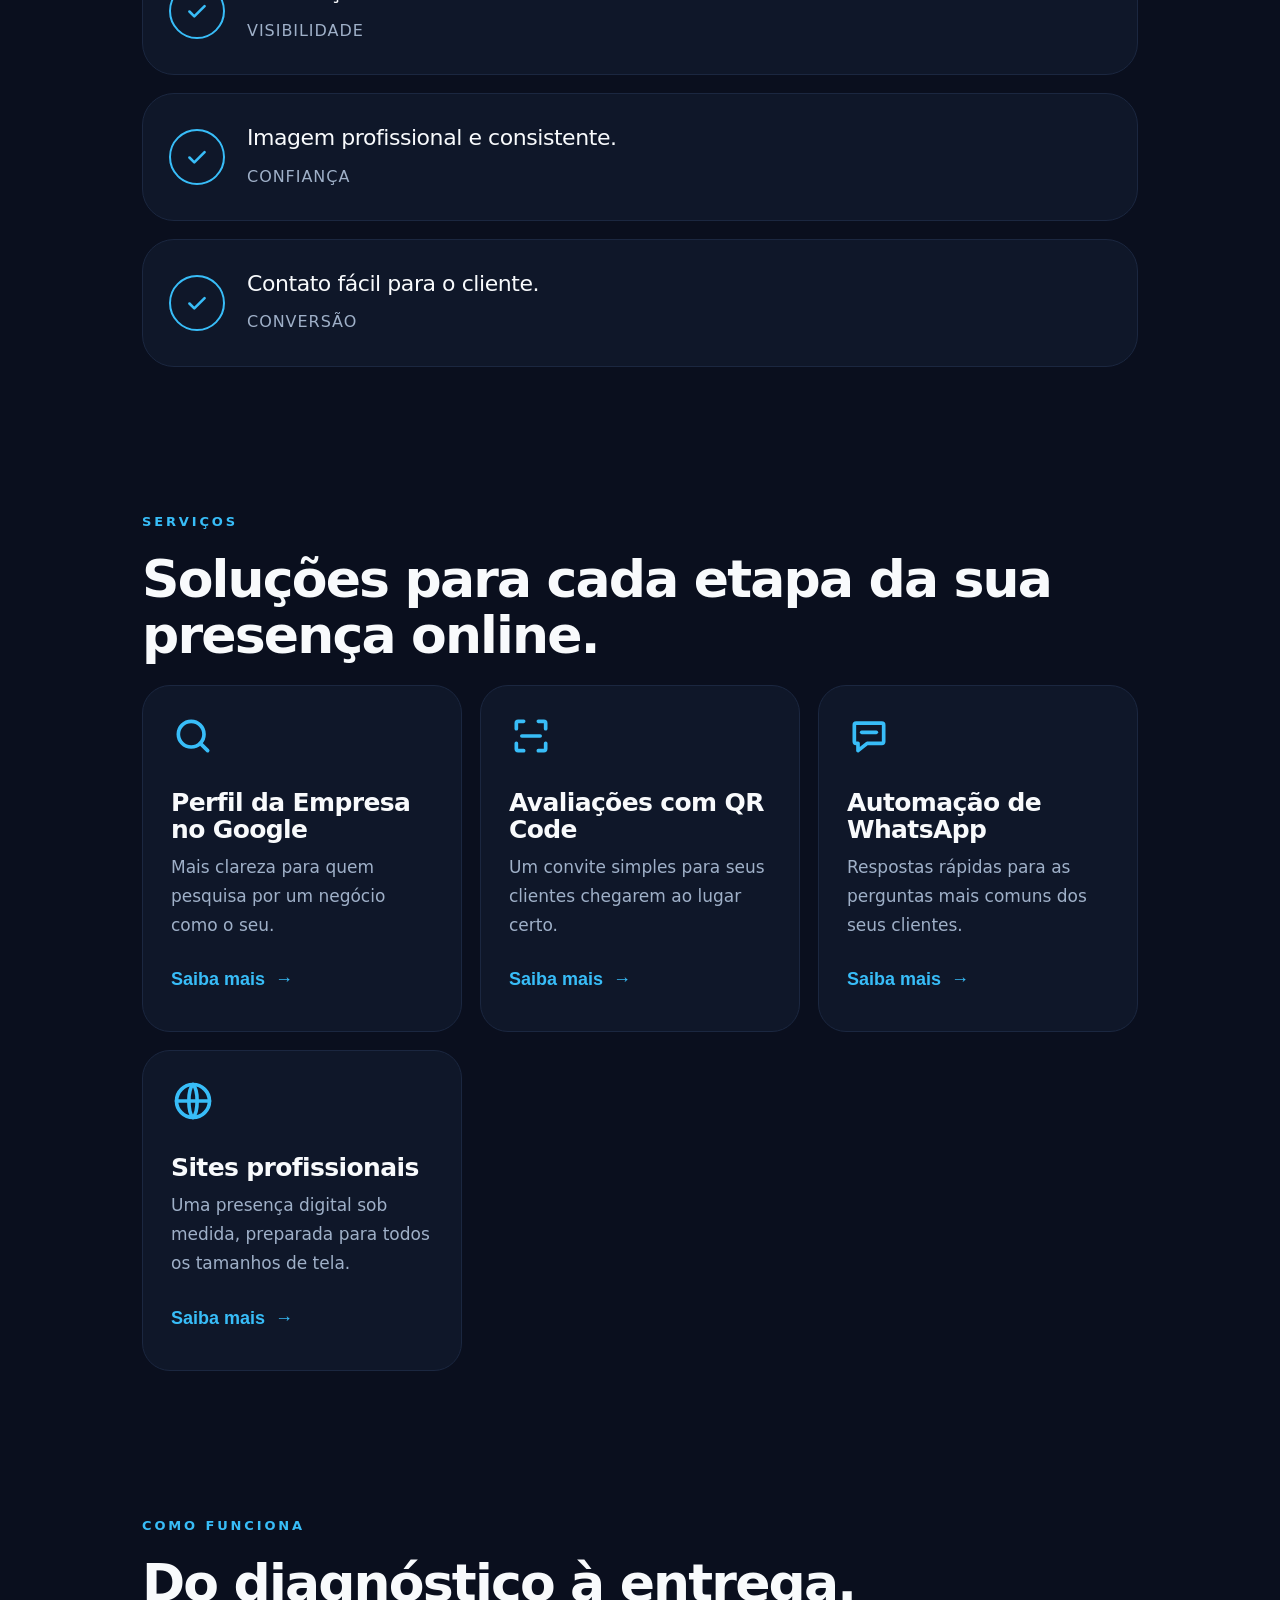
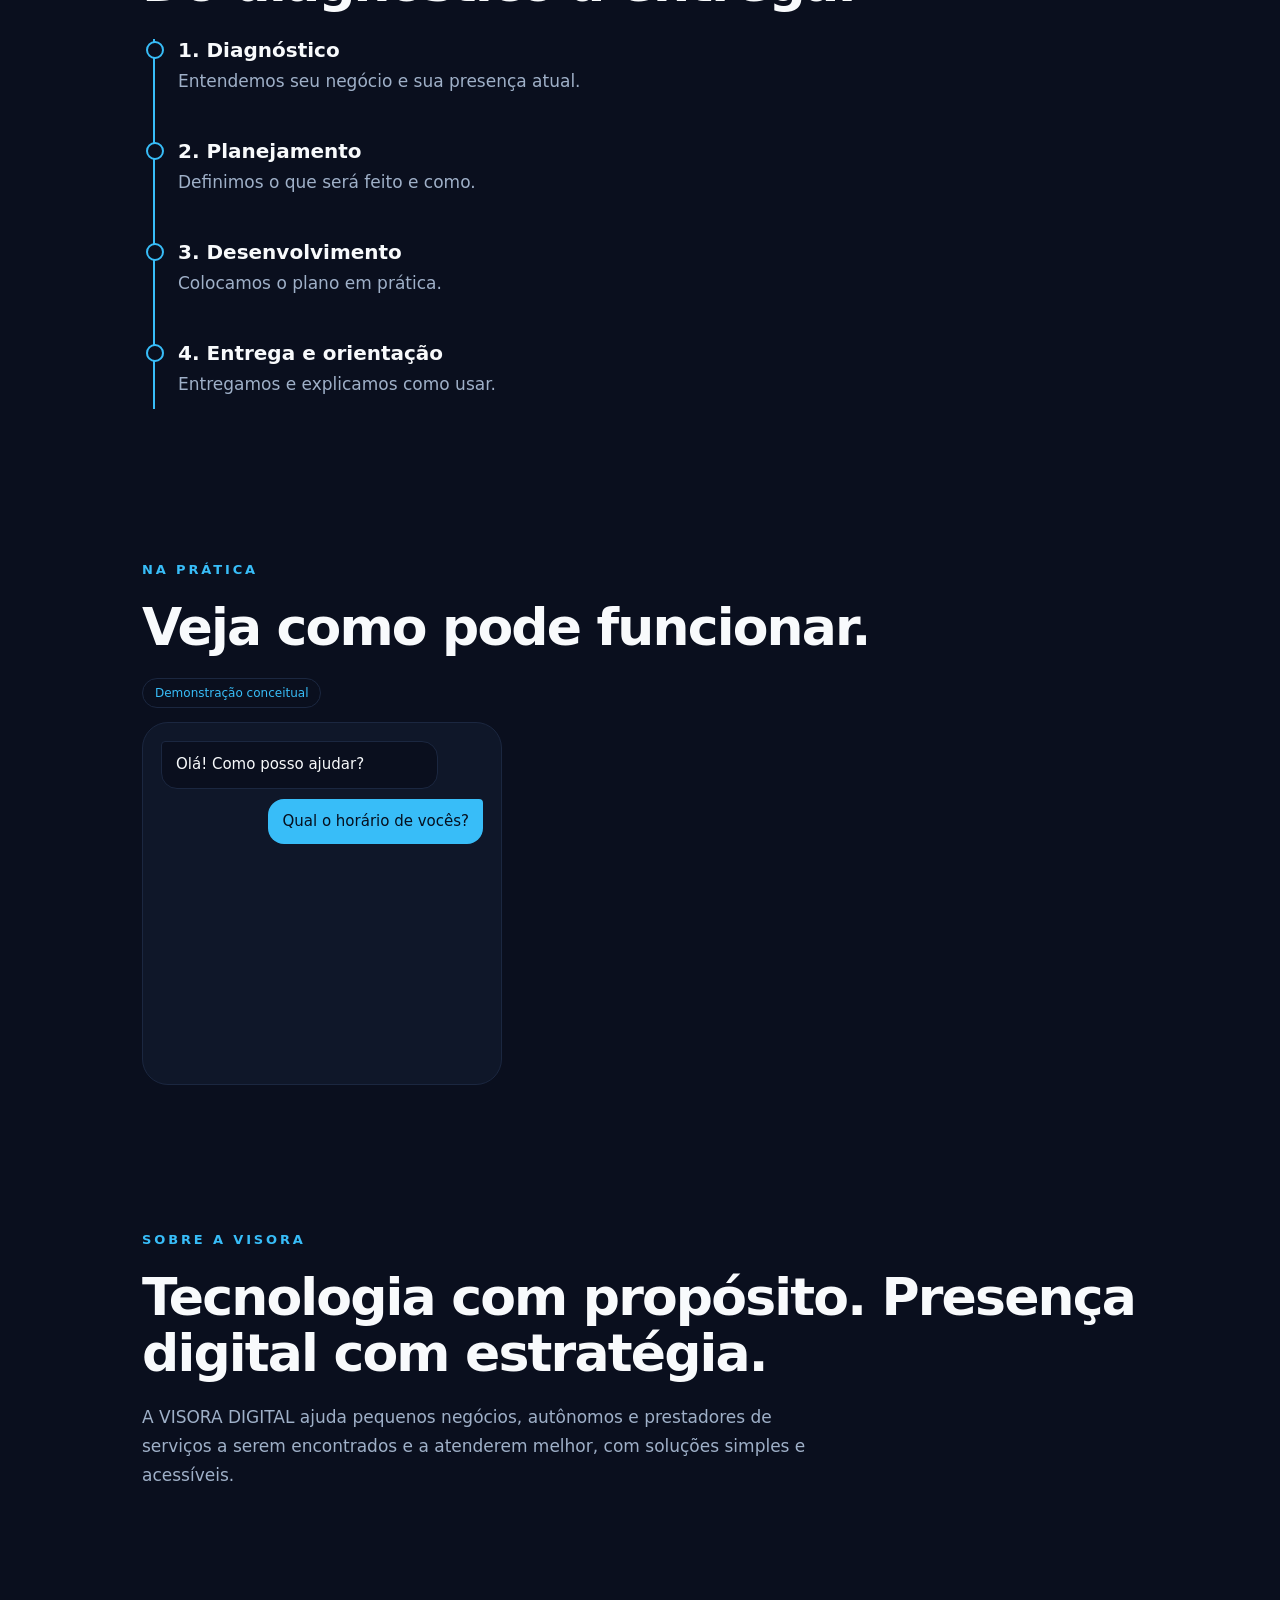
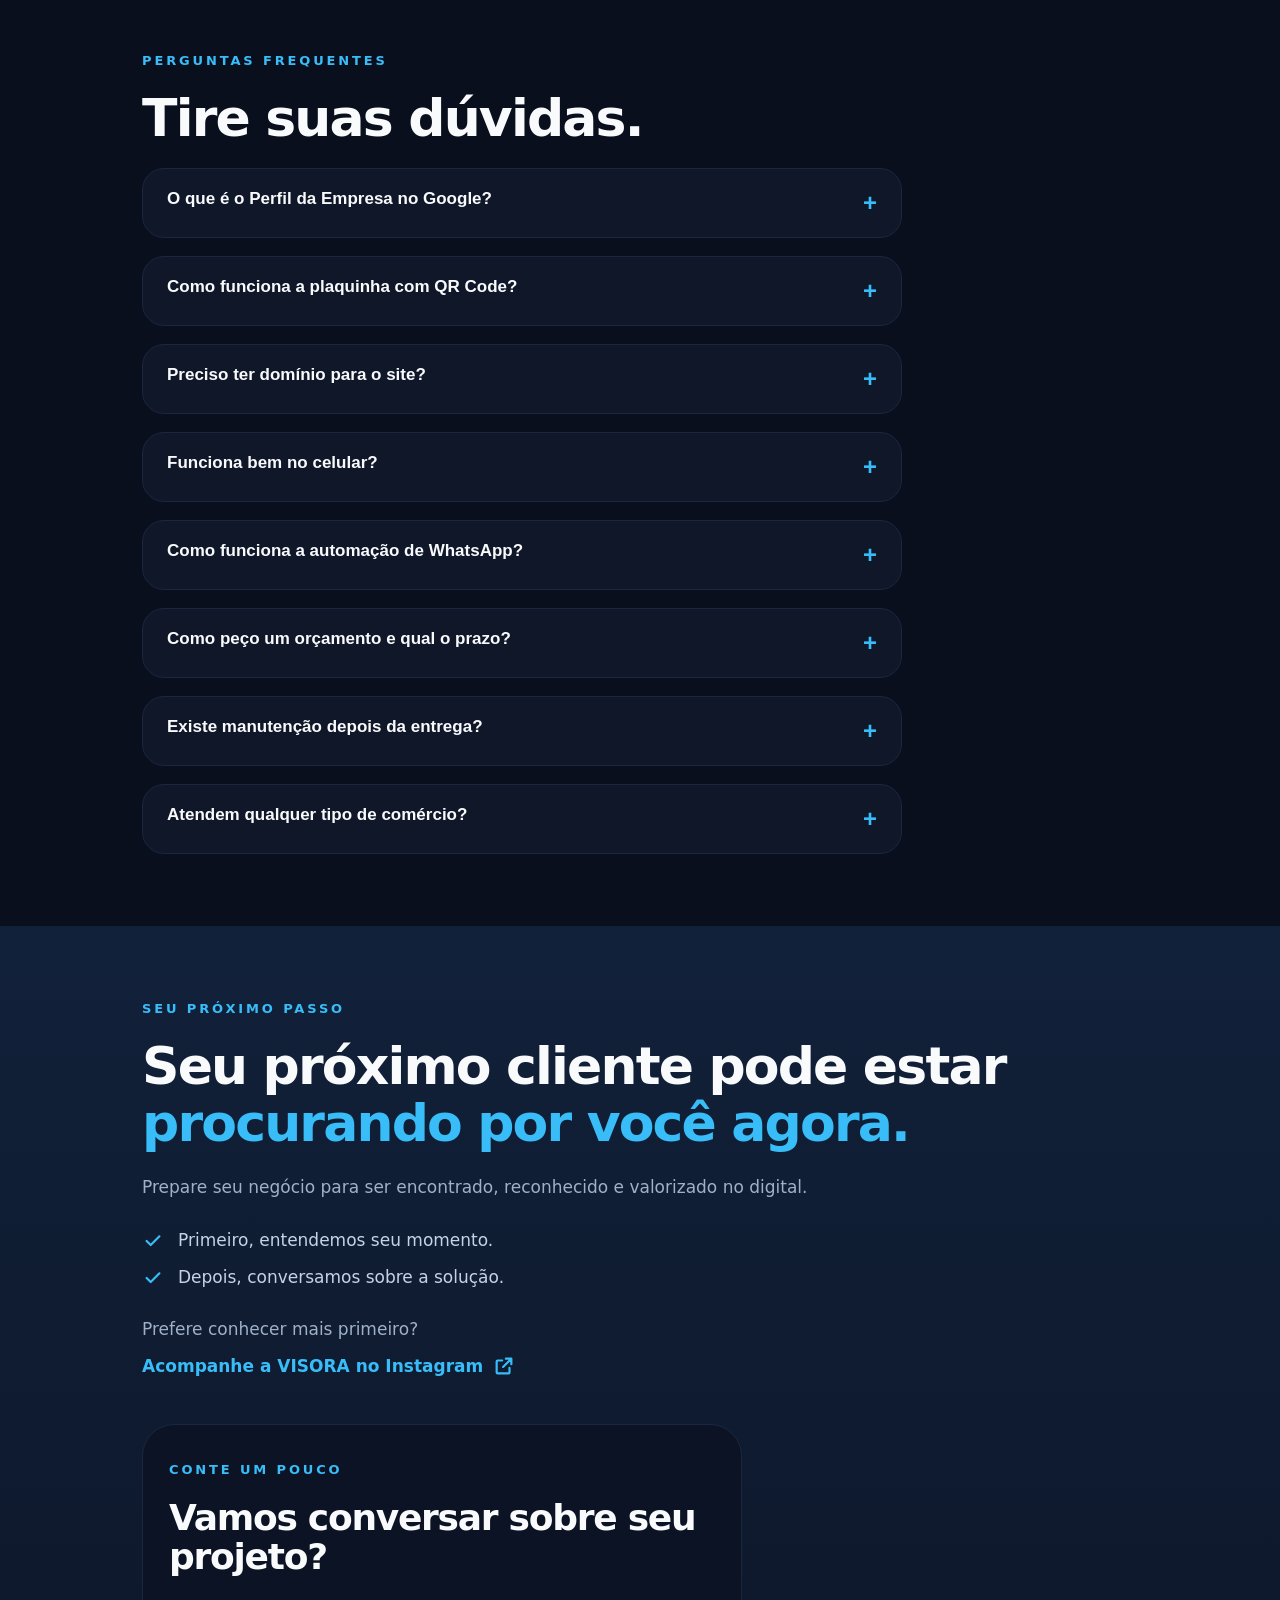
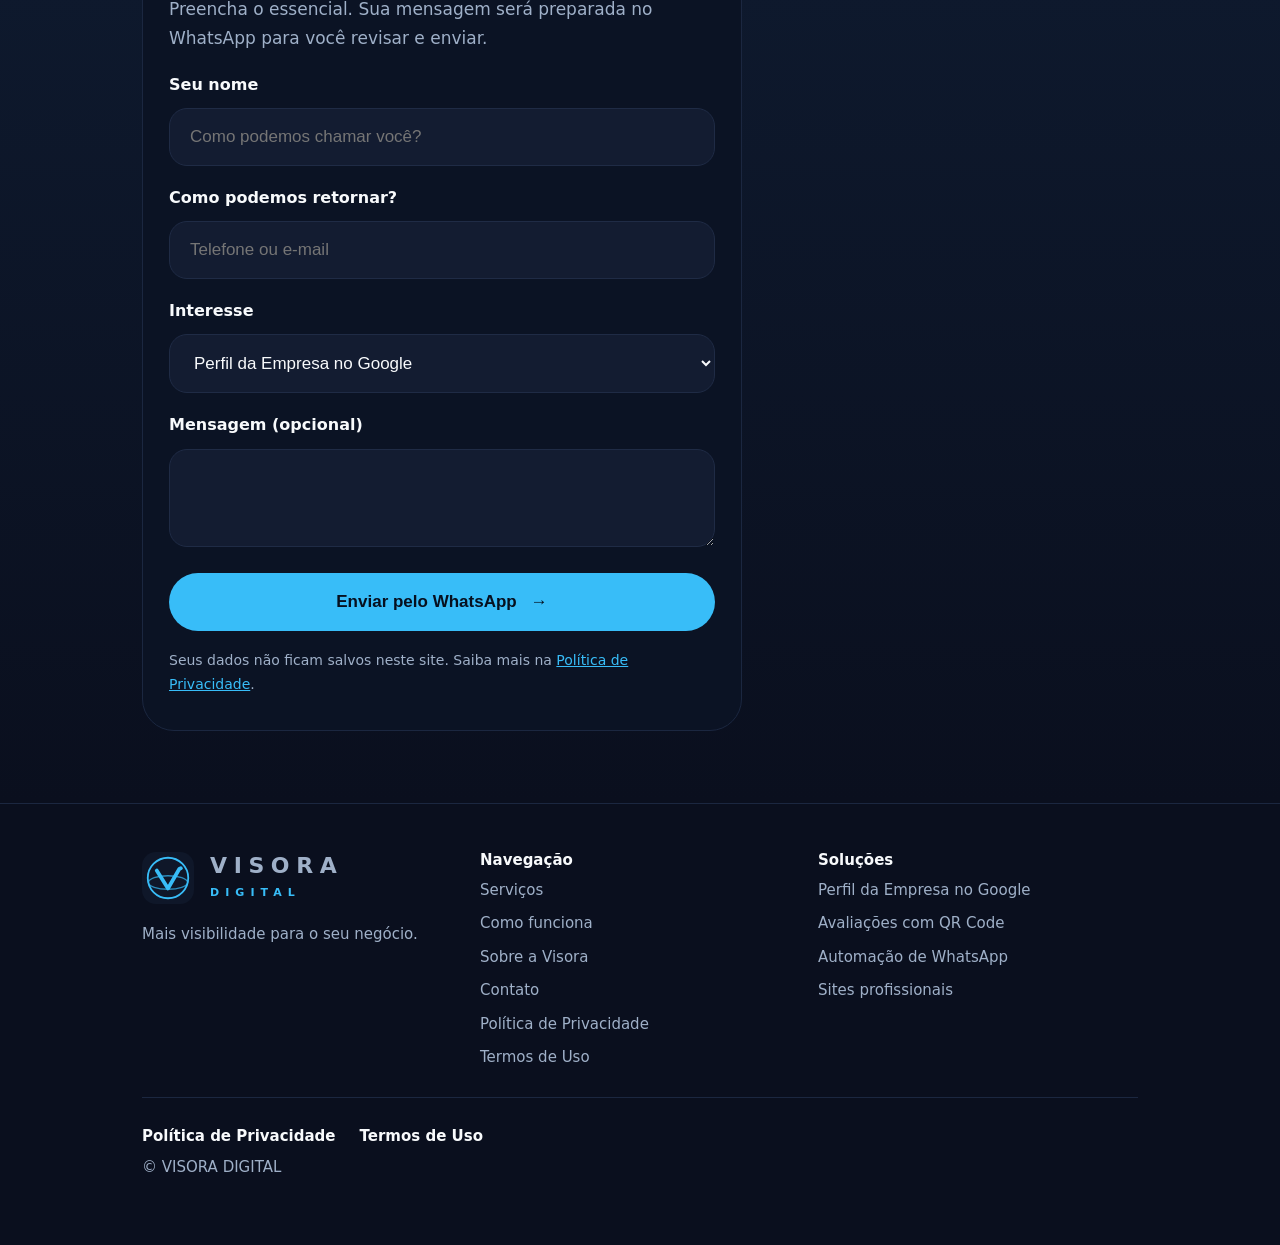
==== commit 31053b34: "Update title and description for SEO improvements Updated the title and description meta tags for be" ====
--- a/index.html
+++ b/index.html
@@ -5,8 +5,8 @@
 <meta name="viewport" content="width=device-width, initial-scale=1, viewport-fit=cover">
 <meta name="theme-color" content="#0B1220">
 <link rel="icon" type="image/svg+xml" href="assets/img/favicon.svg">
-<title>VISORA DIGITAL | Sites, SEO e Soluções Digitais</title>
-<meta name="description" content="A VISORA DIGITAL transforma negócios com sites profissionais, otimização no Google, identidade digital e soluções tecnológicas.">
+<title>VISORA DIGITAL | Criação de Sites, SEO e Marketing Digital</title>
+<meta name="description" content="Aumente a visibilidade da sua empresa com a VISORA DIGITAL. Criamos sites profissionais, otimizamos sua presença no Google, avaliações por QR Code e soluções digitais para negócios.">
 <meta name="keywords" content="perfil da empresa no google, avaliações qr code, automação de whatsapp, criação de sites, presença digital">
 <meta property="og:title" content="VISORA DIGITAL — Mais visibilidade para o seu negócio.">
 <meta property="og:description" content="Perfil no Google, avaliações por QR Code, automação de WhatsApp e sites profissionais.">
